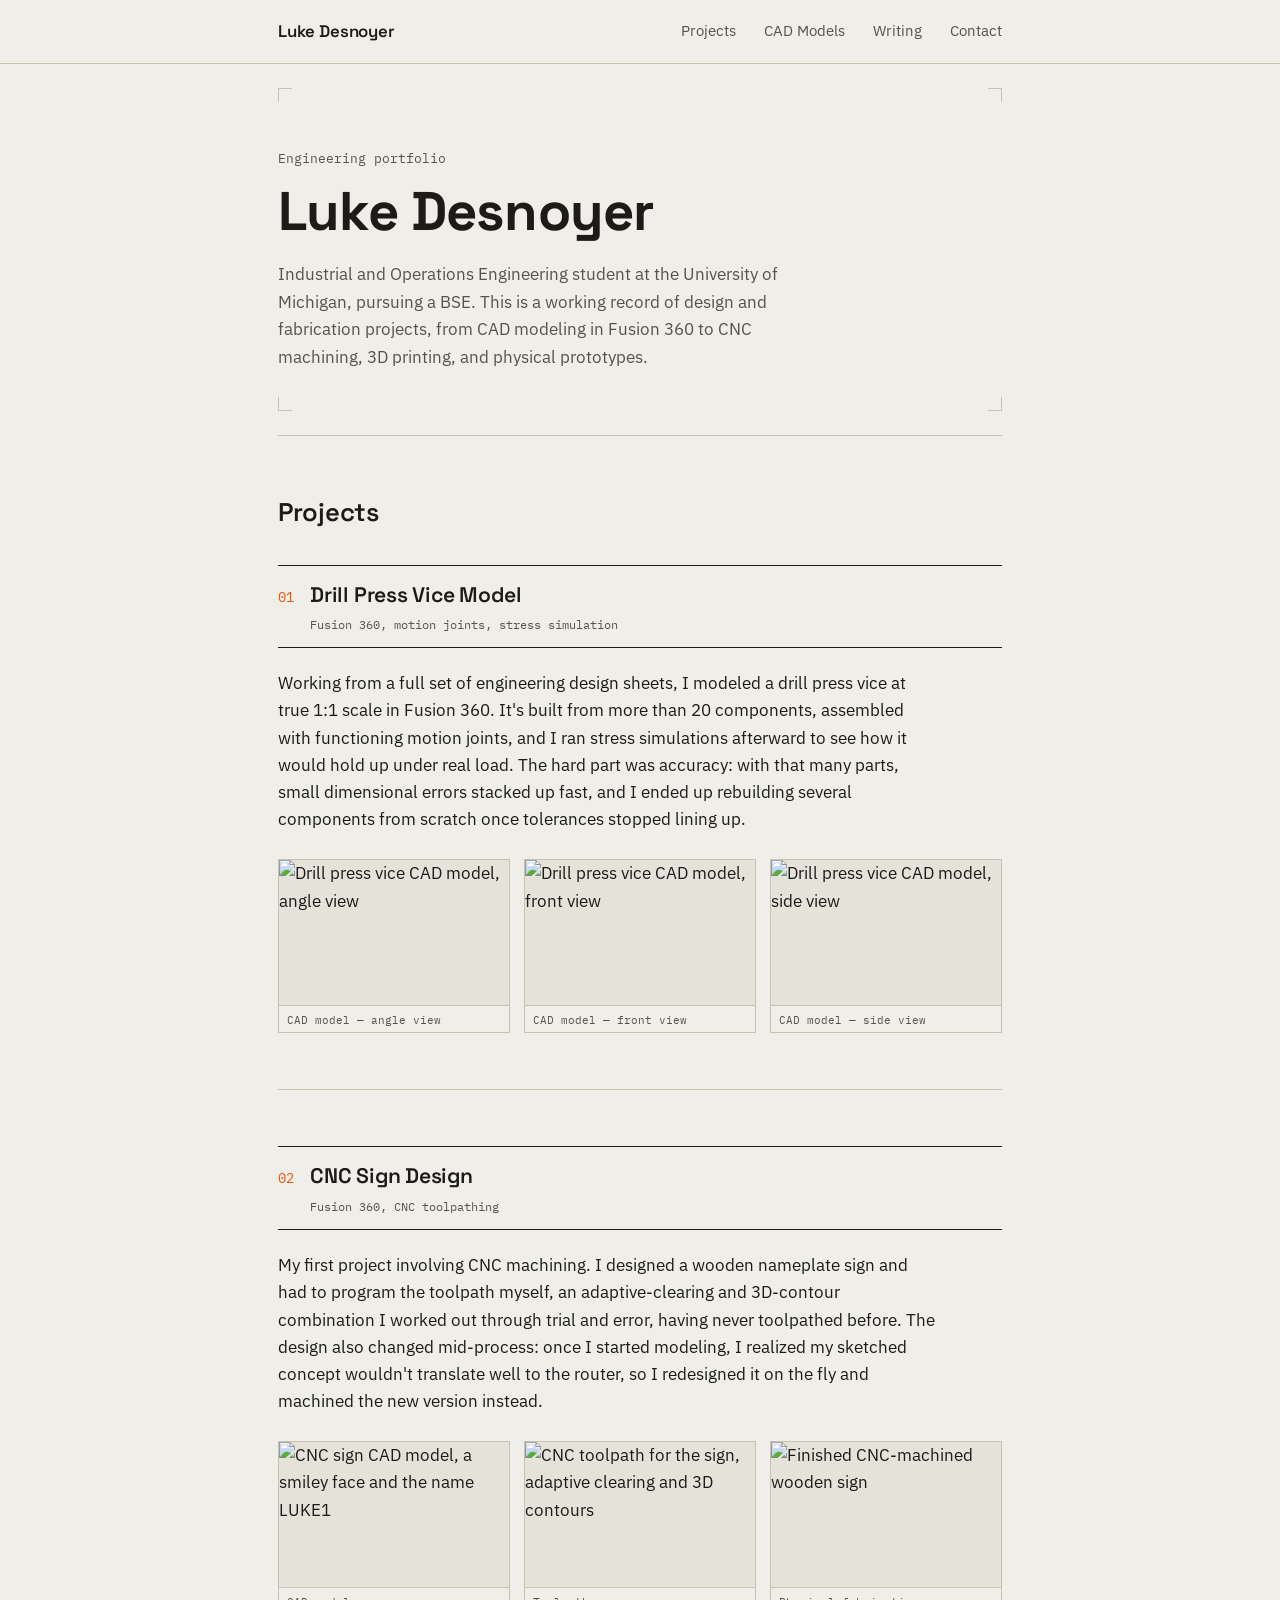
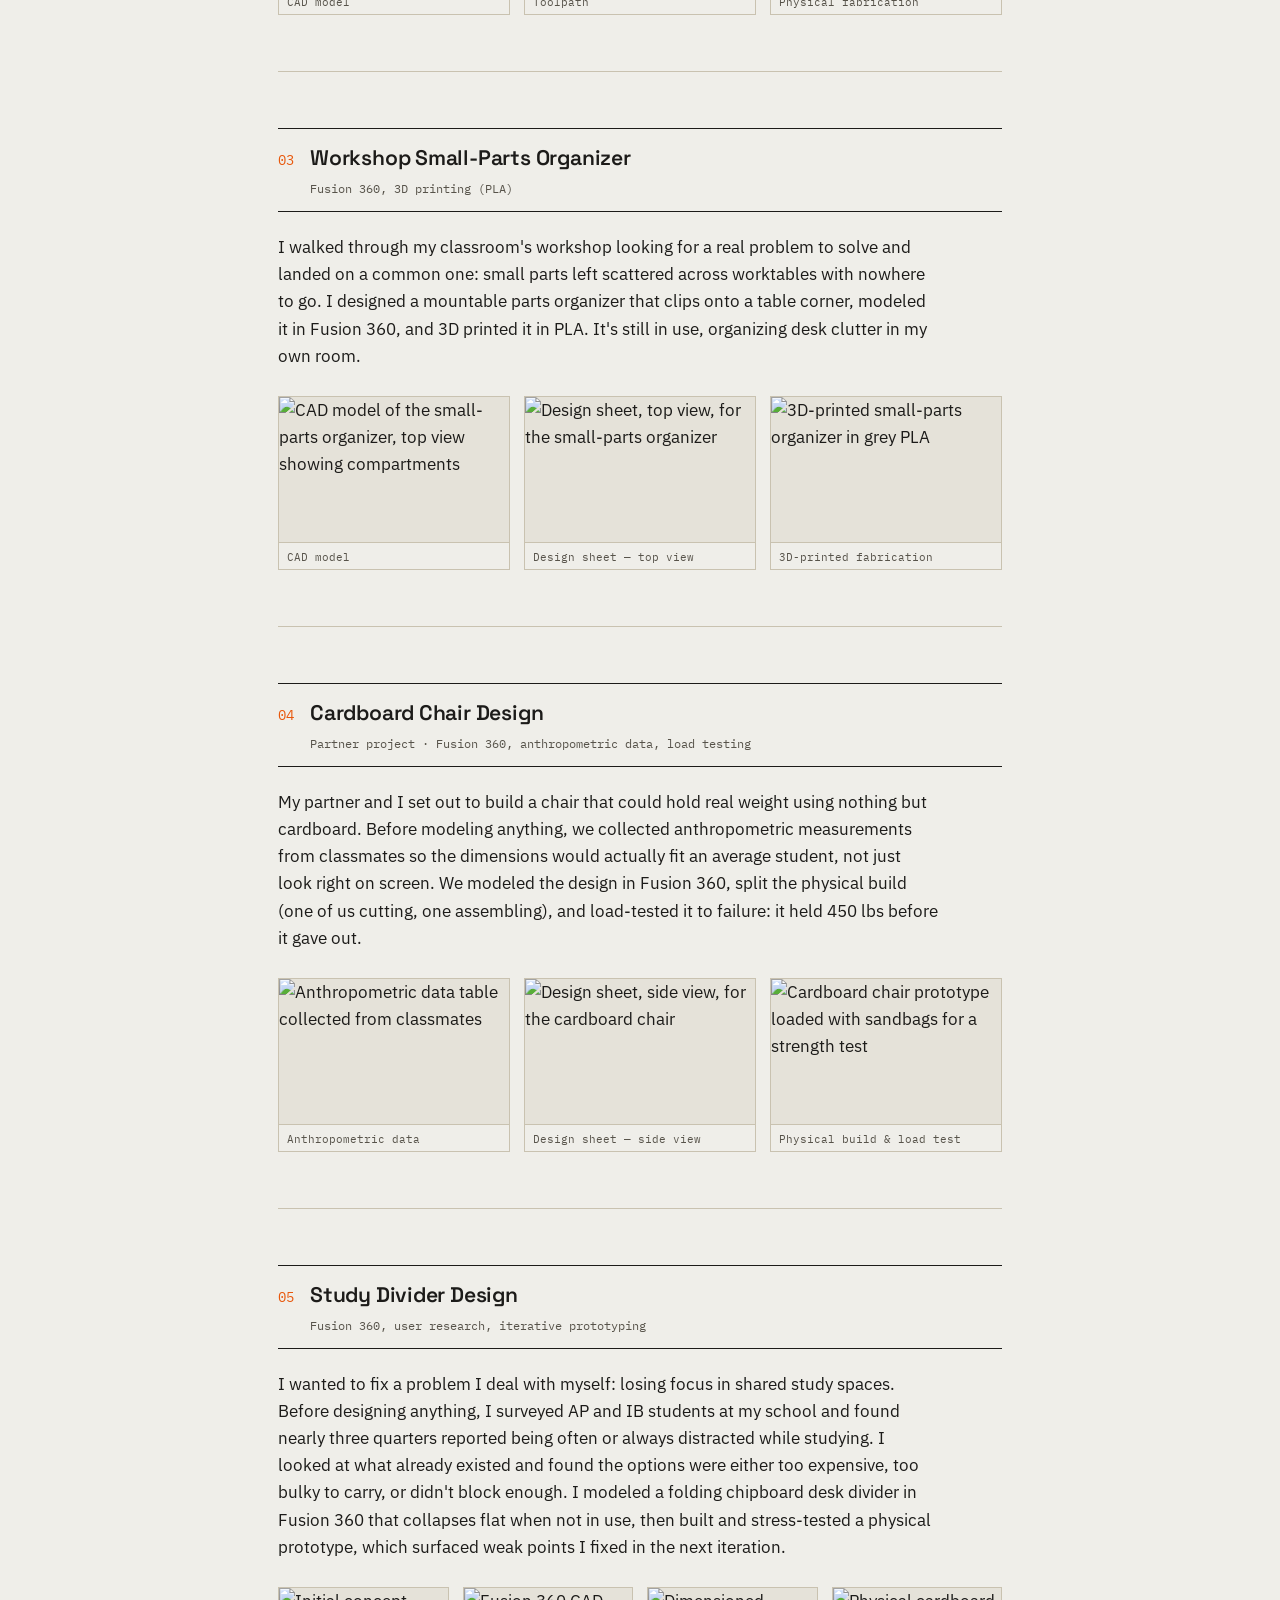
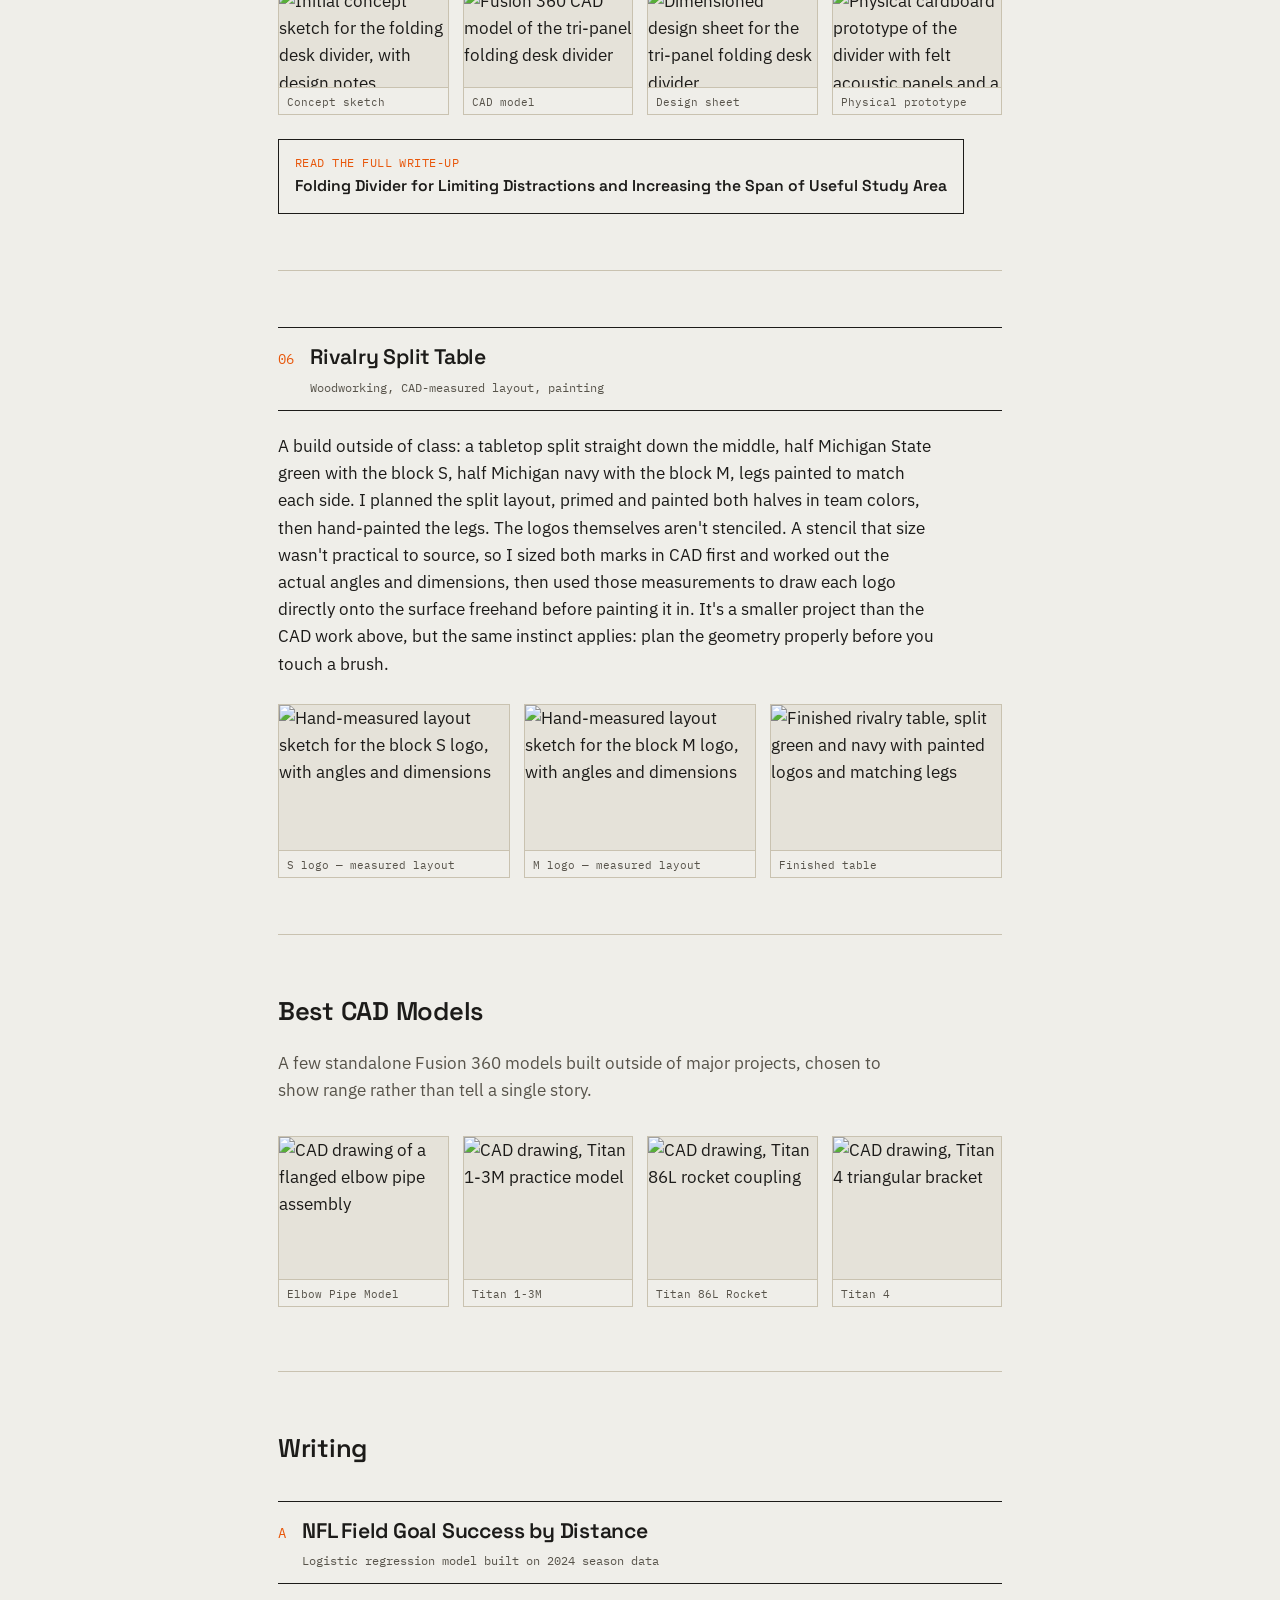
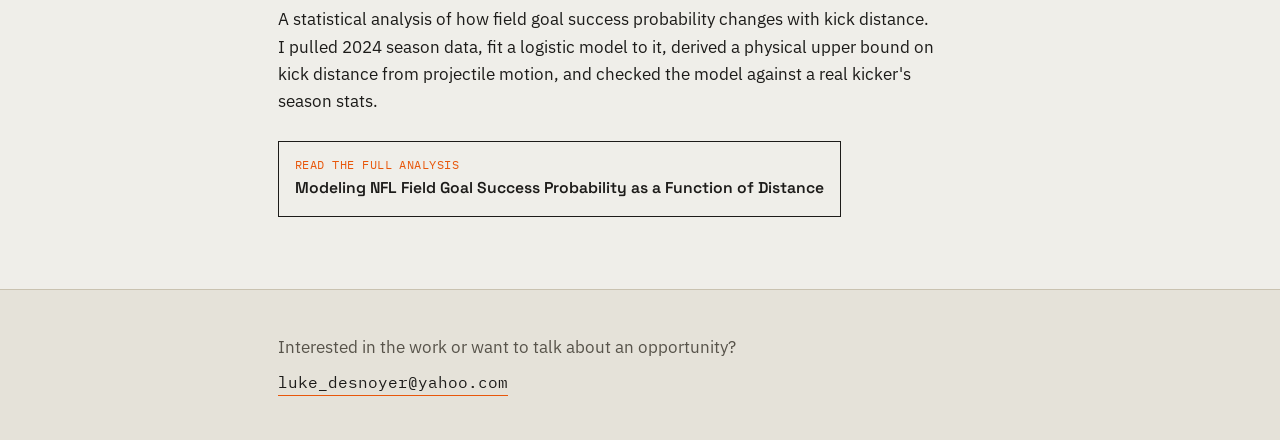
==== index.html @ d07b7d2e "Rename sitehtml.html to index.html" ====
<!DOCTYPE html>
<html lang="en">
<head>
<meta charset="UTF-8">
<meta name="viewport" content="width=device-width, initial-scale=1.0">
<title>Luke Desnoyer — Engineering Portfolio</title>
<meta name="description" content="Design and fabrication projects by Luke Desnoyer, Industrial and Operations Engineering student at the University of Michigan.">
<link rel="preconnect" href="https://fonts.googleapis.com">
<link rel="preconnect" href="https://fonts.gstatic.com" crossorigin>
<link href="https://fonts.googleapis.com/css2?family=Space+Grotesk:wght@500;600;700&family=IBM+Plex+Sans:wght@400;500;600&family=IBM+Plex+Mono:wght@400;500&display=swap" rel="stylesheet">
<link rel="stylesheet" href="styles.css">
</head>
<body>

<header class="site-header">
  <div class="wrap header-inner">
    <a class="wordmark" href="#top">Luke Desnoyer</a>
    <nav class="site-nav">
      <a href="#projects">Projects</a>
      <a href="#cad-models">CAD Models</a>
      <a href="#writing">Writing</a>
      <a href="#contact">Contact</a>
    </nav>
  </div>
</header>

<main id="top">

  <section class="hero wrap">
    <div class="hero-marks" aria-hidden="true">
      <span class="mark mark-tl"></span>
      <span class="mark mark-tr"></span>
      <span class="mark mark-bl"></span>
      <span class="mark mark-br"></span>
    </div>
    <p class="eyebrow-plain">Engineering portfolio</p>
    <h1>Luke Desnoyer</h1>
    <p class="hero-lede">
      Industrial and Operations Engineering student at the University of Michigan, pursuing a BSE.
      This is a working record of design and fabrication projects, from CAD modeling in Fusion 360
      to CNC machining, 3D printing, and physical prototypes.
    </p>
  </section>

  <section id="projects" class="projects wrap">
    <h2 class="section-title">Projects</h2>

    <article class="project">
      <div class="title-block">
        <span class="proj-no">01</span>
        <div class="title-block-main">
          <h3>Drill Press Vice Model</h3>
          <p class="proj-meta">Fusion 360, motion joints, stress simulation</p>
        </div>
      </div>
      <p class="proj-body">
        Working from a full set of engineering design sheets, I modeled a drill press vice at true
        1:1 scale in Fusion 360. It's built from more than 20 components, assembled with functioning
        motion joints, and I ran stress simulations afterward to see how it would hold up under real
        load. The hard part was accuracy: with that many parts, small dimensional errors stacked up
        fast, and I ended up rebuilding several components from scratch once tolerances stopped
        lining up.
      </p>
      <div class="proj-gallery">
        <figure class="img-slot filled"><img src="images/vice-angle.jpg" alt="Drill press vice CAD model, angle view"><figcaption>CAD model — angle view</figcaption></figure>
        <figure class="img-slot filled"><img src="images/vice-front.jpg" alt="Drill press vice CAD model, front view"><figcaption>CAD model — front view</figcaption></figure>
        <figure class="img-slot filled"><img src="images/vice-side.jpg" alt="Drill press vice CAD model, side view"><figcaption>CAD model — side view</figcaption></figure>
      </div>
    </article>

    <article class="project">
      <div class="title-block">
        <span class="proj-no">02</span>
        <div class="title-block-main">
          <h3>CNC Sign Design</h3>
          <p class="proj-meta">Fusion 360, CNC toolpathing</p>
        </div>
      </div>
      <p class="proj-body">
        My first project involving CNC machining. I designed a wooden nameplate sign and had to
        program the toolpath myself, an adaptive-clearing and 3D-contour combination I worked out
        through trial and error, having never toolpathed before. The design also changed mid-process:
        once I started modeling, I realized my sketched concept wouldn't translate well to the router,
        so I redesigned it on the fly and machined the new version instead.
      </p>
      <div class="proj-gallery">
        <figure class="img-slot filled"><img src="images/sign-cad.jpg" alt="CNC sign CAD model, a smiley face and the name LUKE1"><figcaption>CAD model</figcaption></figure>
        <figure class="img-slot filled"><img src="images/sign-toolpath.jpg" alt="CNC toolpath for the sign, adaptive clearing and 3D contours"><figcaption>Toolpath</figcaption></figure>
        <figure class="img-slot filled"><img src="images/sign-final.jpg" alt="Finished CNC-machined wooden sign"><figcaption>Physical fabrication</figcaption></figure>
      </div>
    </article>

    <article class="project">
      <div class="title-block">
        <span class="proj-no">03</span>
        <div class="title-block-main">
          <h3>Workshop Small-Parts Organizer</h3>
          <p class="proj-meta">Fusion 360, 3D printing (PLA)</p>
        </div>
      </div>
      <p class="proj-body">
        I walked through my classroom's workshop looking for a real problem to solve and landed on
        a common one: small parts left scattered across worktables with nowhere to go. I designed a
        mountable parts organizer that clips onto a table corner, modeled it in Fusion 360, and 3D
        printed it in PLA. It's still in use, organizing desk clutter in my own room.
      </p>
      <div class="proj-gallery">
        <figure class="img-slot filled"><img src="images/organizer-cad.jpg" alt="CAD model of the small-parts organizer, top view showing compartments"><figcaption>CAD model</figcaption></figure>
        <figure class="img-slot filled"><img src="images/organizer-sheet.jpg" alt="Design sheet, top view, for the small-parts organizer"><figcaption>Design sheet — top view</figcaption></figure>
        <figure class="img-slot filled"><img src="images/organizer-print.jpg" alt="3D-printed small-parts organizer in grey PLA"><figcaption>3D-printed fabrication</figcaption></figure>
      </div>
    </article>

    <article class="project">
      <div class="title-block">
        <span class="proj-no">04</span>
        <div class="title-block-main">
          <h3>Cardboard Chair Design</h3>
          <p class="proj-meta">Partner project &middot; Fusion 360, anthropometric data, load testing</p>
        </div>
      </div>
      <p class="proj-body">
        My partner and I set out to build a chair that could hold real weight using nothing but
        cardboard. Before modeling anything, we collected anthropometric measurements from
        classmates so the dimensions would actually fit an average student, not just look right on
        screen. We modeled the design in Fusion 360, split the physical build (one of us cutting,
        one assembling), and load-tested it to failure: it held 450 lbs before it gave out.
      </p>
      <div class="proj-gallery">
        <figure class="img-slot filled"><img src="images/chair-anthro.jpg" alt="Anthropometric data table collected from classmates"><figcaption>Anthropometric data</figcaption></figure>
        <figure class="img-slot filled"><img src="images/chair-sheet-side.jpg" alt="Design sheet, side view, for the cardboard chair"><figcaption>Design sheet — side view</figcaption></figure>
        <figure class="img-slot filled"><img src="images/chair-test.jpg" alt="Cardboard chair prototype loaded with sandbags for a strength test"><figcaption>Physical build &amp; load test</figcaption></figure>
      </div>
    </article>

    <article class="project">
      <div class="title-block">
        <span class="proj-no">05</span>
        <div class="title-block-main">
          <h3>Study Divider Design</h3>
          <p class="proj-meta">Fusion 360, user research, iterative prototyping</p>
        </div>
      </div>
      <p class="proj-body">
        I wanted to fix a problem I deal with myself: losing focus in shared study spaces. Before
        designing anything, I surveyed AP and IB students at my school and found nearly three
        quarters reported being often or always distracted while studying. I looked at what already
        existed and found the options were either too expensive, too bulky to carry, or didn't block
        enough. I modeled a folding chipboard desk divider in Fusion 360 that collapses flat when
        not in use, then built and stress-tested a physical prototype, which surfaced weak points I
        fixed in the next iteration.
      </p>
      <div class="proj-gallery gallery-4">
        <figure class="img-slot filled"><img src="images/divider-sketch.jpg" alt="Initial concept sketch for the folding desk divider, with design notes"><figcaption>Concept sketch</figcaption></figure>
        <figure class="img-slot filled"><img src="images/divider-cad.jpg" alt="Fusion 360 CAD model of the tri-panel folding desk divider"><figcaption>CAD model</figcaption></figure>
        <figure class="img-slot filled"><img src="images/divider-sheet.jpg" alt="Dimensioned design sheet for the tri-panel folding desk divider"><figcaption>Design sheet</figcaption></figure>
        <figure class="img-slot filled"><img src="images/divider-proto.jpg" alt="Physical cardboard prototype of the divider with felt acoustic panels and a dry-erase surface"><figcaption>Physical prototype</figcaption></figure>
      </div>
      <a class="doc-link" href="writeups/study-divider-writeup.pdf">
        <span class="doc-link-label">Read the full write-up</span>
        <span class="doc-link-title">Folding Divider for Limiting Distractions and Increasing the Span of Useful Study Area</span>
      </a>
    </article>

    <article class="project">
      <div class="title-block">
        <span class="proj-no">06</span>
        <div class="title-block-main">
          <h3>Rivalry Split Table</h3>
          <p class="proj-meta">Woodworking, CAD-measured layout, painting</p>
        </div>
      </div>
      <p class="proj-body">
        A build outside of class: a tabletop split straight down the middle, half Michigan
        State green with the block S, half Michigan navy with the block M, legs painted
        to match each side. I planned the split layout, primed and painted both halves in
        team colors, then hand-painted the legs. The logos themselves aren't stenciled.
        A stencil that size wasn't practical to source, so I sized both marks in CAD first
        and worked out the actual angles and dimensions, then used those measurements to
        draw each logo directly onto the surface freehand before painting it in. It's a
        smaller project than the CAD work above, but the same instinct applies: plan the
        geometry properly before you touch a brush.
      </p>
      <div class="proj-gallery">
        <figure class="img-slot filled"><img src="images/table-s-layout.jpg" alt="Hand-measured layout sketch for the block S logo, with angles and dimensions"><figcaption>S logo — measured layout</figcaption></figure>
        <figure class="img-slot filled"><img src="images/table-m-layout.jpg" alt="Hand-measured layout sketch for the block M logo, with angles and dimensions"><figcaption>M logo — measured layout</figcaption></figure>
        <figure class="img-slot filled"><img src="images/table-final.jpg" alt="Finished rivalry table, split green and navy with painted logos and matching legs"><figcaption>Finished table</figcaption></figure>
      </div>
    </article>

  </section>

  <section id="cad-models" class="cad-models wrap">
    <h2 class="section-title">Best CAD Models</h2>
    <p class="section-lede">
      A few standalone Fusion 360 models built outside of major projects, chosen to show range
      rather than tell a single story.
    </p>
    <div class="model-gallery">
      <figure class="img-slot model-slot filled"><img src="images/model-elbow-pipe.jpg" alt="CAD drawing of a flanged elbow pipe assembly"><figcaption>Elbow Pipe Model</figcaption></figure>
      <figure class="img-slot model-slot filled"><img src="images/model-titan-1-3m.jpg" alt="CAD drawing, Titan 1-3M practice model"><figcaption>Titan 1-3M</figcaption></figure>
      <figure class="img-slot model-slot filled"><img src="images/model-titan-86l.jpg" alt="CAD drawing, Titan 86L rocket coupling"><figcaption>Titan 86L Rocket Coupling</figcaption></figure>
      <figure class="img-slot model-slot filled"><img src="images/model-titan-4.jpg" alt="CAD drawing, Titan 4 triangular bracket"><figcaption>Titan 4</figcaption></figure>
    </div>
  </section>

  <section id="writing" class="writing wrap">
    <h2 class="section-title">Writing</h2>

    <article class="writeup">
      <div class="title-block">
        <span class="proj-no">A</span>
        <div class="title-block-main">
          <h3>NFL Field Goal Success by Distance</h3>
          <p class="proj-meta">Logistic regression model built on 2024 season data</p>
        </div>
      </div>
      <p class="proj-body">
        A statistical analysis of how field goal success probability changes with kick
        distance. I pulled 2024 season data, fit a logistic model to it, derived a physical
        upper bound on kick distance from projectile motion, and checked the model against
        a real kicker's season stats.
      </p>
      <a class="doc-link" href="writeups/field-goal-analysis.pdf">
        <span class="doc-link-label">Read the full analysis</span>
        <span class="doc-link-title">Modeling NFL Field Goal Success Probability as a Function of Distance</span>
      </a>
    </article>

  </section>

</main>

<footer id="contact" class="site-footer">
  <div class="wrap footer-inner">
    <p>Interested in the work or want to talk about an opportunity?</p>
    <a class="footer-email" href="mailto:luke_desnoyer@yahoo.com">luke_desnoyer@yahoo.com</a>
  </div>
</footer>

</body>
</html>
---- styles.css ----
:root {
  --paper: #efeee9;
  --paper-alt: #e5e2d9;
  --ink: #1c1b19;
  --ink-soft: #57534a;
  --rule: #c9c2b0;
  --accent: #e8570b;
  --blue: #2e4c6d;

  --display: 'Space Grotesk', sans-serif;
  --sans: 'IBM Plex Sans', sans-serif;
  --mono: 'IBM Plex Mono', monospace;
}

* { box-sizing: border-box; }

html {
  scroll-behavior: smooth;
}

body {
  margin: 0;
  background: var(--paper);
  color: var(--ink);
  font-family: var(--sans);
  font-size: 17px;
  line-height: 1.6;
  -webkit-font-smoothing: antialiased;
}

.wrap {
  max-width: 780px;
  margin: 0 auto;
  padding: 0 28px;
}

a { color: inherit; }

/* Header */

.site-header {
  position: sticky;
  top: 0;
  z-index: 10;
  background: var(--paper);
  border-bottom: 1px solid var(--rule);
}

.header-inner {
  display: flex;
  align-items: center;
  justify-content: space-between;
  padding-top: 18px;
  padding-bottom: 18px;
}

.wordmark {
  font-family: var(--display);
  font-weight: 600;
  font-size: 1.05rem;
  text-decoration: none;
  letter-spacing: -0.01em;
}

.site-nav {
  display: flex;
  gap: 28px;
}

.site-nav a {
  text-decoration: none;
  font-size: 0.92rem;
  color: var(--ink-soft);
  border-bottom: 1px solid transparent;
  transition: border-color 0.15s ease, color 0.15s ease;
}

.site-nav a:hover {
  color: var(--ink);
  border-color: var(--accent);
}

/* Hero */

.hero {
  position: relative;
  padding-top: 84px;
  padding-bottom: 64px;
}

.hero-marks {
  position: absolute;
  inset: 24px 0 24px 0;
  max-width: 780px;
  margin: 0 auto;
  padding: 0 28px;
  pointer-events: none;
}

.mark {
  position: absolute;
  width: 14px;
  height: 14px;
  border: 1.5px solid var(--rule);
}

.mark-tl { top: 0; left: 28px; border-right: none; border-bottom: none; }
.mark-tr { top: 0; right: 28px; border-left: none; border-bottom: none; }
.mark-bl { bottom: 0; left: 28px; border-right: none; border-top: none; }
.mark-br { bottom: 0; right: 28px; border-left: none; border-top: none; }

.eyebrow-plain {
  font-family: var(--mono);
  font-size: 0.82rem;
  color: var(--ink-soft);
  margin: 0 0 14px;
}

.hero h1 {
  font-family: var(--display);
  font-weight: 700;
  font-size: clamp(2.4rem, 6vw, 3.4rem);
  line-height: 1.05;
  letter-spacing: -0.015em;
  margin: 0 0 20px;
}

.hero-lede {
  max-width: 56ch;
  font-size: 1.08rem;
  color: var(--ink-soft);
  margin: 0;
}

/* Section titles */

.section-title {
  font-family: var(--display);
  font-weight: 600;
  font-size: 1.6rem;
  letter-spacing: -0.01em;
  margin: 0 0 32px;
  padding-top: 56px;
  border-top: 1px solid var(--rule);
}

/* Projects */

.project {
  padding-bottom: 56px;
  margin-bottom: 56px;
  border-bottom: 1px solid var(--rule);
}

.project:last-child {
  border-bottom: none;
  margin-bottom: 0;
}

.title-block {
  display: flex;
  align-items: baseline;
  gap: 16px;
  border-top: 1.5px solid var(--ink);
  border-bottom: 1.5px solid var(--ink);
  padding: 12px 0;
  margin-bottom: 22px;
}

.proj-no {
  font-family: var(--mono);
  font-size: 0.85rem;
  color: var(--accent);
  flex-shrink: 0;
  padding-top: 4px;
}

.title-block-main h3 {
  font-family: var(--display);
  font-weight: 600;
  font-size: 1.32rem;
  margin: 0 0 4px;
  letter-spacing: -0.01em;
}

.proj-meta {
  font-family: var(--mono);
  font-size: 0.78rem;
  color: var(--ink-soft);
  margin: 0;
}

.proj-body {
  max-width: 66ch;
  margin: 0 0 26px;
  color: var(--ink);
}

.proj-gallery {
  display: grid;
  grid-template-columns: repeat(3, 1fr);
  gap: 14px;
}

.img-slot {
  margin: 0;
  aspect-ratio: 4 / 3;
  border: 1px solid var(--rule);
  background-image: repeating-linear-gradient(
    45deg,
    var(--paper-alt),
    var(--paper-alt) 8px,
    transparent 8px,
    transparent 16px
  );
  display: flex;
  align-items: flex-end;
  position: relative;
}

.proj-gallery.gallery-4 {
  grid-template-columns: repeat(4, 1fr);
}

.img-slot.filled {
  background-image: none;
  background-color: var(--paper-alt);
  overflow: hidden;
  display: block;
}

.img-slot.filled img {
  width: 100%;
  height: calc(100% - 27px);
  object-fit: cover;
  display: block;
}

.img-slot figcaption {
  width: 100%;
  font-family: var(--mono);
  font-size: 0.7rem;
  color: var(--ink-soft);
  background: var(--paper);
  border-top: 1px solid var(--rule);
  padding: 6px 8px;
}

/* Section lede */

.section-lede {
  max-width: 62ch;
  color: var(--ink-soft);
  margin: -14px 0 32px;
}

/* Doc link (write-up PDFs) */

.doc-link {
  display: flex;
  flex-direction: column;
  gap: 2px;
  margin-top: 24px;
  padding: 14px 16px;
  border: 1px solid var(--ink);
  text-decoration: none;
  width: fit-content;
  max-width: 100%;
  transition: background 0.15s ease;
}

.doc-link:hover {
  background: var(--paper-alt);
}

.doc-link-label {
  font-family: var(--mono);
  font-size: 0.72rem;
  color: var(--accent);
  text-transform: uppercase;
  letter-spacing: 0.04em;
}

.doc-link-title {
  font-family: var(--display);
  font-weight: 600;
  font-size: 0.98rem;
  color: var(--ink);
}

/* CAD Models */

.cad-models {
  padding-bottom: 64px;
}

.model-gallery {
  display: grid;
  grid-template-columns: repeat(4, 1fr);
  gap: 14px;
}

.model-slot {
  aspect-ratio: 1 / 1;
}

/* Writing */

.writing {
  padding-bottom: 64px;
}

.writeup {
  padding-bottom: 8px;
}

/* Footer */

.site-footer {
  border-top: 1px solid var(--rule);
  background: var(--paper-alt);
  padding: 44px 0;
}

.footer-inner {
  display: flex;
  flex-direction: column;
  gap: 8px;
}

.footer-inner p {
  margin: 0;
  color: var(--ink-soft);
}

.footer-email {
  font-family: var(--mono);
  font-size: 1.02rem;
  text-decoration: none;
  color: var(--ink);
  border-bottom: 1px solid var(--accent);
  width: fit-content;
}

/* Responsive */

@media (max-width: 640px) {
  .proj-gallery {
    grid-template-columns: 1fr 1fr;
  }
  .proj-gallery.gallery-4 {
    grid-template-columns: 1fr 1fr;
  }
  .model-gallery {
    grid-template-columns: 1fr 1fr;
  }
  .hero { padding-top: 64px; }
}

@media (max-width: 420px) {
  .proj-gallery {
    grid-template-columns: 1fr;
  }
  .model-gallery {
    grid-template-columns: 1fr;
  }
}

@media (prefers-reduced-motion: reduce) {
  html { scroll-behavior: auto; }
  * { transition: none !important; }
}
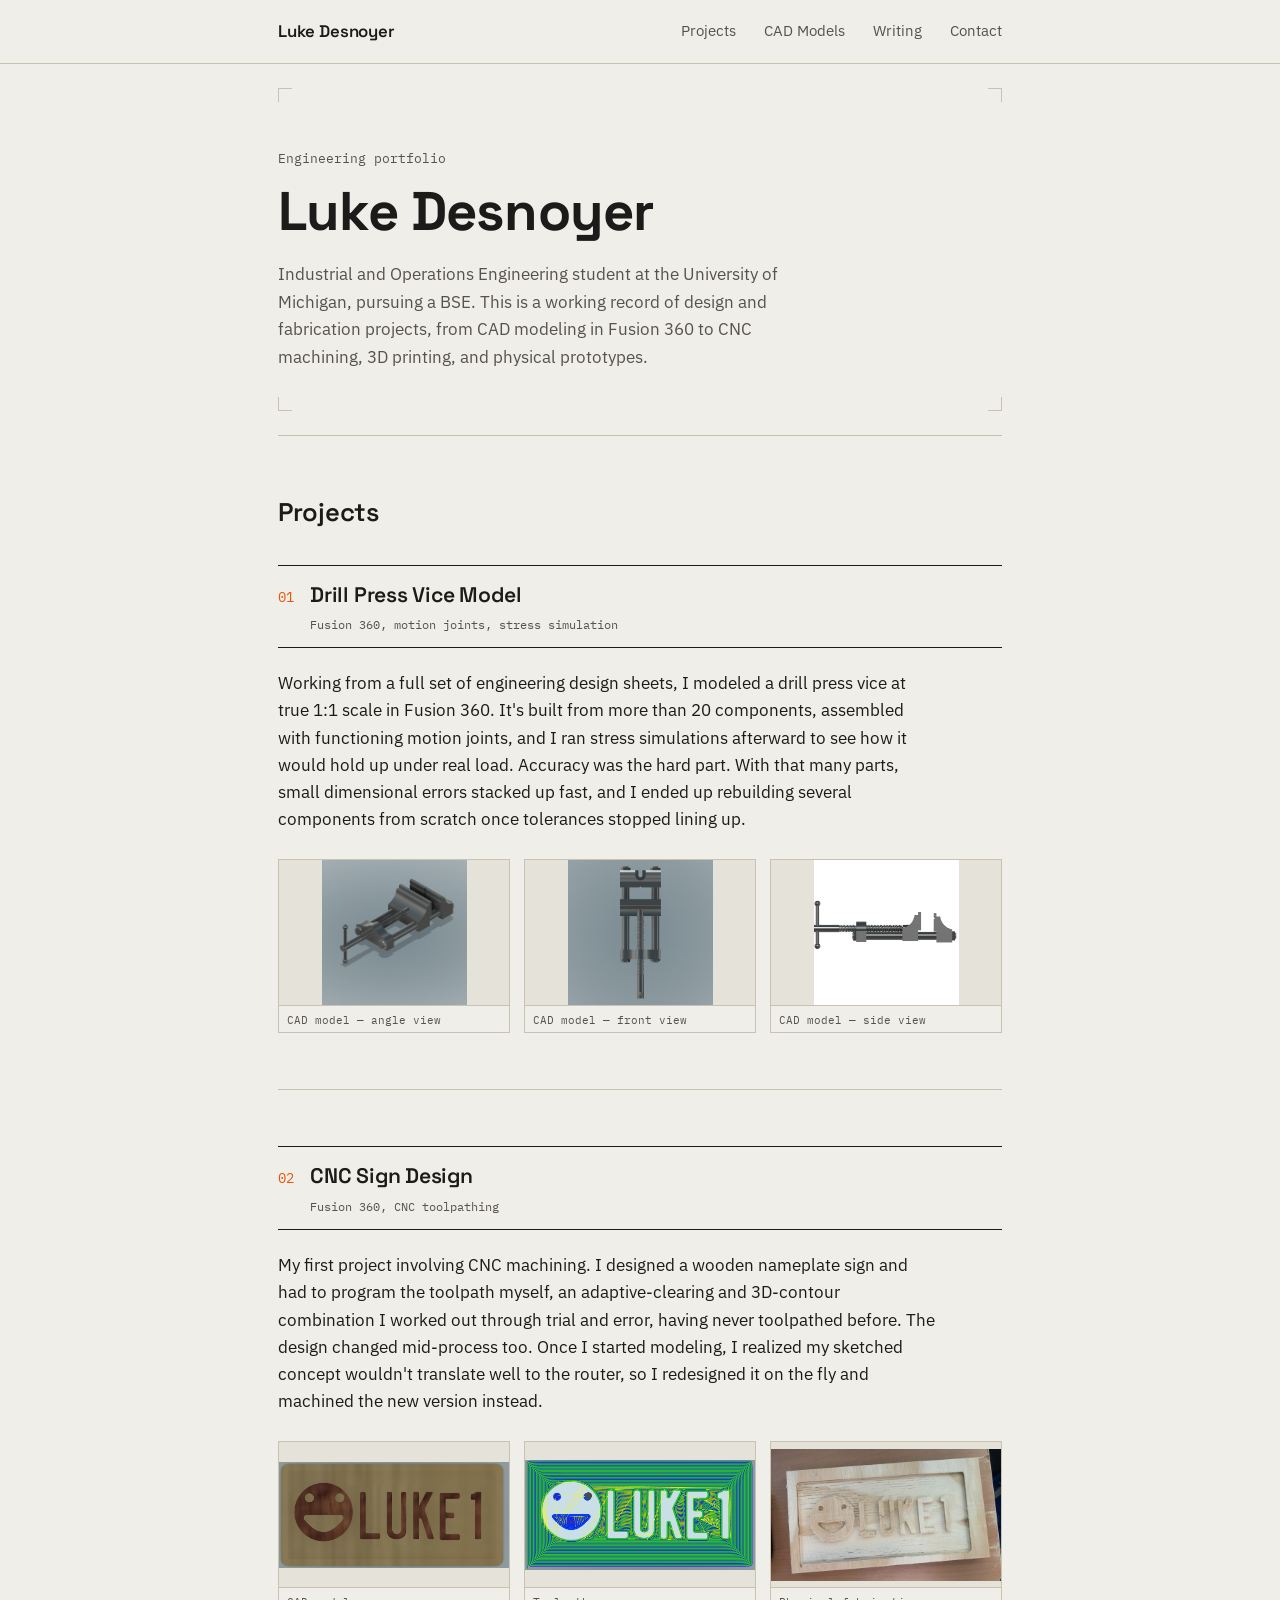
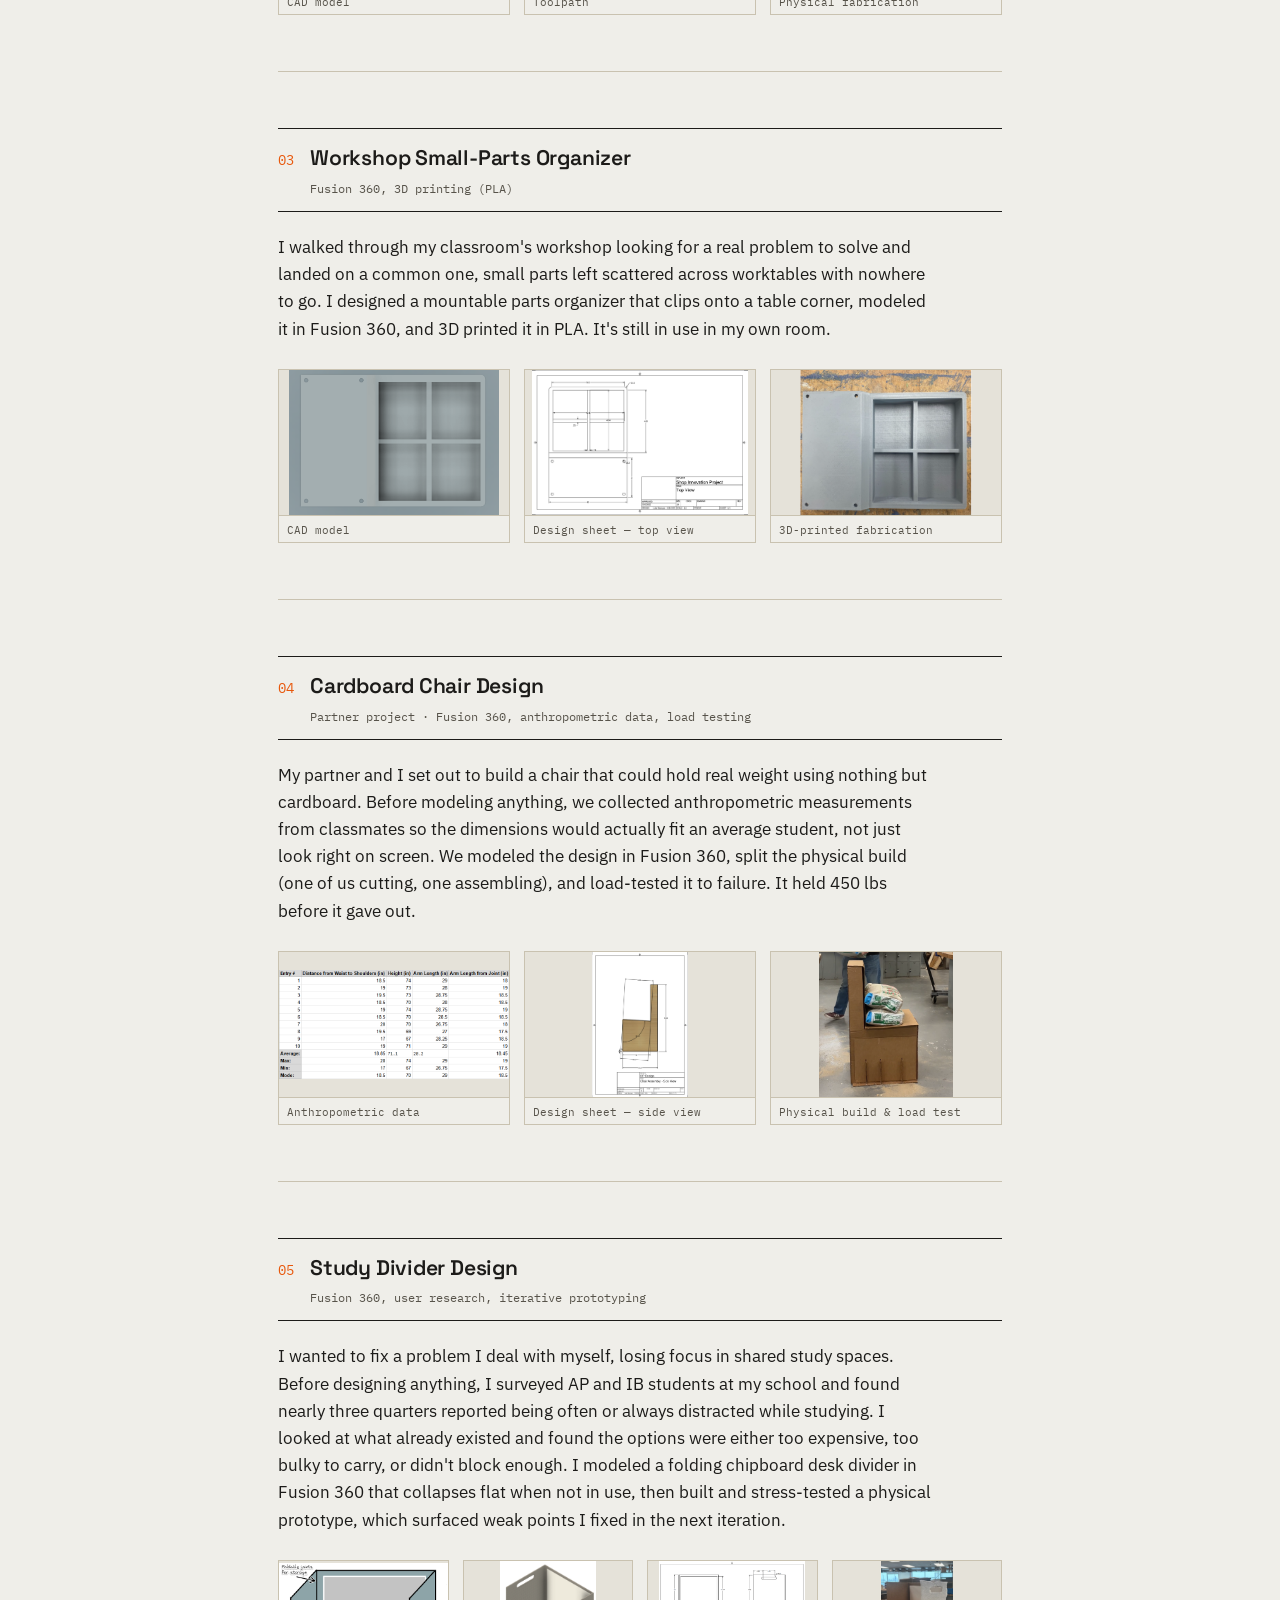
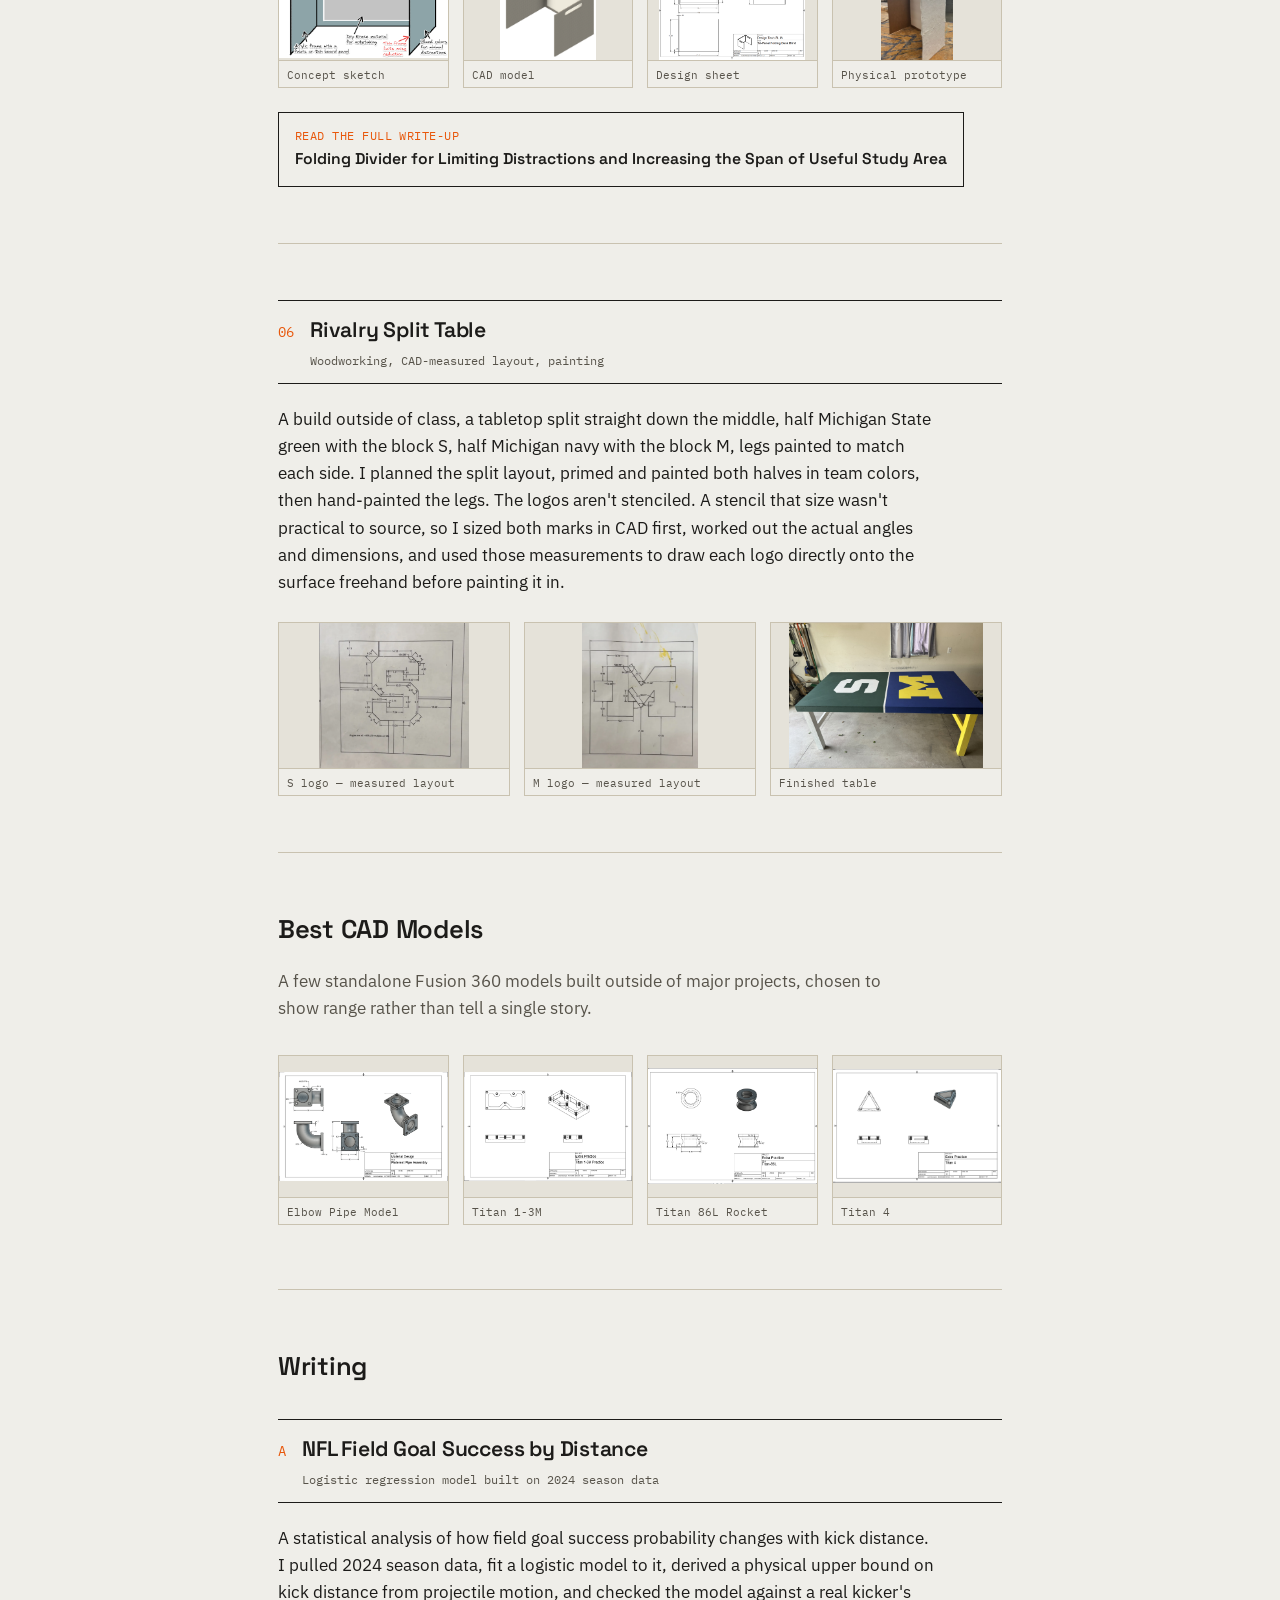
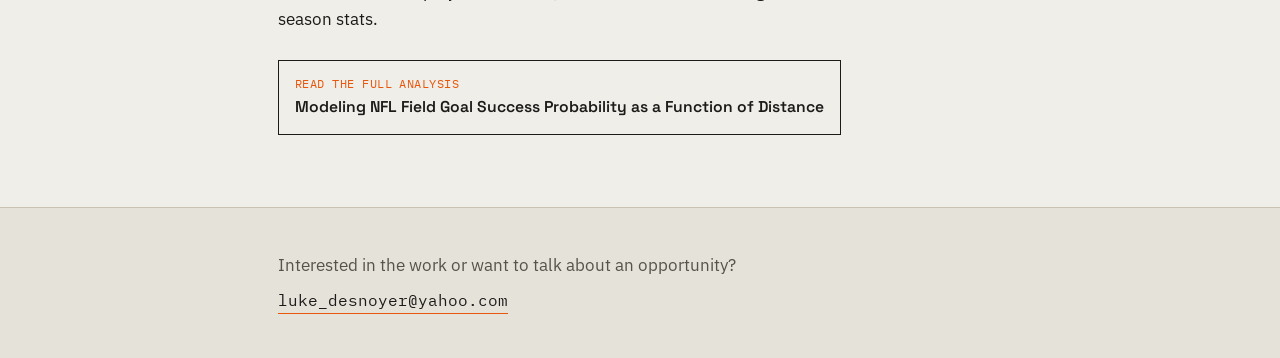
==== commit d17294d9: "Rewrite project descriptions and fix divider sketch image" ====
--- a/index.html
+++ b/index.html
@@ -57,7 +57,7 @@
         Working from a full set of engineering design sheets, I modeled a drill press vice at true
         1:1 scale in Fusion 360. It's built from more than 20 components, assembled with functioning
         motion joints, and I ran stress simulations afterward to see how it would hold up under real
-        load. The hard part was accuracy: with that many parts, small dimensional errors stacked up
+        load. Accuracy was the hard part. With that many parts, small dimensional errors stacked up
         fast, and I ended up rebuilding several components from scratch once tolerances stopped
         lining up.
       </p>
@@ -79,8 +79,8 @@
       <p class="proj-body">
         My first project involving CNC machining. I designed a wooden nameplate sign and had to
         program the toolpath myself, an adaptive-clearing and 3D-contour combination I worked out
-        through trial and error, having never toolpathed before. The design also changed mid-process:
-        once I started modeling, I realized my sketched concept wouldn't translate well to the router,
+        through trial and error, having never toolpathed before. The design changed mid-process too.
+        Once I started modeling, I realized my sketched concept wouldn't translate well to the router,
         so I redesigned it on the fly and machined the new version instead.
       </p>
       <div class="proj-gallery">
@@ -100,9 +100,9 @@
       </div>
       <p class="proj-body">
         I walked through my classroom's workshop looking for a real problem to solve and landed on
-        a common one: small parts left scattered across worktables with nowhere to go. I designed a
+        a common one, small parts left scattered across worktables with nowhere to go. I designed a
         mountable parts organizer that clips onto a table corner, modeled it in Fusion 360, and 3D
-        printed it in PLA. It's still in use, organizing desk clutter in my own room.
+        printed it in PLA. It's still in use in my own room.
       </p>
       <div class="proj-gallery">
         <figure class="img-slot filled"><img src="images/organizer-cad.jpg" alt="CAD model of the small-parts organizer, top view showing compartments"><figcaption>CAD model</figcaption></figure>
@@ -124,7 +124,7 @@
         cardboard. Before modeling anything, we collected anthropometric measurements from
         classmates so the dimensions would actually fit an average student, not just look right on
         screen. We modeled the design in Fusion 360, split the physical build (one of us cutting,
-        one assembling), and load-tested it to failure: it held 450 lbs before it gave out.
+        one assembling), and load-tested it to failure. It held 450 lbs before it gave out.
       </p>
       <div class="proj-gallery">
         <figure class="img-slot filled"><img src="images/chair-anthro.jpg" alt="Anthropometric data table collected from classmates"><figcaption>Anthropometric data</figcaption></figure>
@@ -142,7 +142,7 @@
         </div>
       </div>
       <p class="proj-body">
-        I wanted to fix a problem I deal with myself: losing focus in shared study spaces. Before
+        I wanted to fix a problem I deal with myself, losing focus in shared study spaces. Before
         designing anything, I surveyed AP and IB students at my school and found nearly three
         quarters reported being often or always distracted while studying. I looked at what already
         existed and found the options were either too expensive, too bulky to carry, or didn't block
@@ -151,7 +151,7 @@
         fixed in the next iteration.
       </p>
       <div class="proj-gallery gallery-4">
-        <figure class="img-slot filled"><img src="images/divider-sketch.jpg" alt="Initial concept sketch for the folding desk divider, with design notes"><figcaption>Concept sketch</figcaption></figure>
+        <figure class="img-slot filled"><img src="divider-sketch.png" alt="Initial concept sketch for the folding desk divider, with design notes"><figcaption>Concept sketch</figcaption></figure>
         <figure class="img-slot filled"><img src="images/divider-cad.jpg" alt="Fusion 360 CAD model of the tri-panel folding desk divider"><figcaption>CAD model</figcaption></figure>
         <figure class="img-slot filled"><img src="images/divider-sheet.jpg" alt="Dimensioned design sheet for the tri-panel folding desk divider"><figcaption>Design sheet</figcaption></figure>
         <figure class="img-slot filled"><img src="images/divider-proto.jpg" alt="Physical cardboard prototype of the divider with felt acoustic panels and a dry-erase surface"><figcaption>Physical prototype</figcaption></figure>
@@ -171,15 +171,13 @@
         </div>
       </div>
       <p class="proj-body">
-        A build outside of class: a tabletop split straight down the middle, half Michigan
+        A build outside of class, a tabletop split straight down the middle, half Michigan
         State green with the block S, half Michigan navy with the block M, legs painted
         to match each side. I planned the split layout, primed and painted both halves in
-        team colors, then hand-painted the legs. The logos themselves aren't stenciled.
-        A stencil that size wasn't practical to source, so I sized both marks in CAD first
-        and worked out the actual angles and dimensions, then used those measurements to
-        draw each logo directly onto the surface freehand before painting it in. It's a
-        smaller project than the CAD work above, but the same instinct applies: plan the
-        geometry properly before you touch a brush.
+        team colors, then hand-painted the legs. The logos aren't stenciled. A stencil that
+        size wasn't practical to source, so I sized both marks in CAD first, worked out the
+        actual angles and dimensions, and used those measurements to draw each logo directly
+        onto the surface freehand before painting it in.
       </p>
       <div class="proj-gallery">
         <figure class="img-slot filled"><img src="images/table-s-layout.jpg" alt="Hand-measured layout sketch for the block S logo, with angles and dimensions"><figcaption>S logo — measured layout</figcaption></figure>
--- a/styles.css
+++ b/styles.css
@@ -232,7 +232,7 @@
 .img-slot.filled img {
   width: 100%;
   height: calc(100% - 27px);
-  object-fit: cover;
+  object-fit: contain;
   display: block;
 }
 
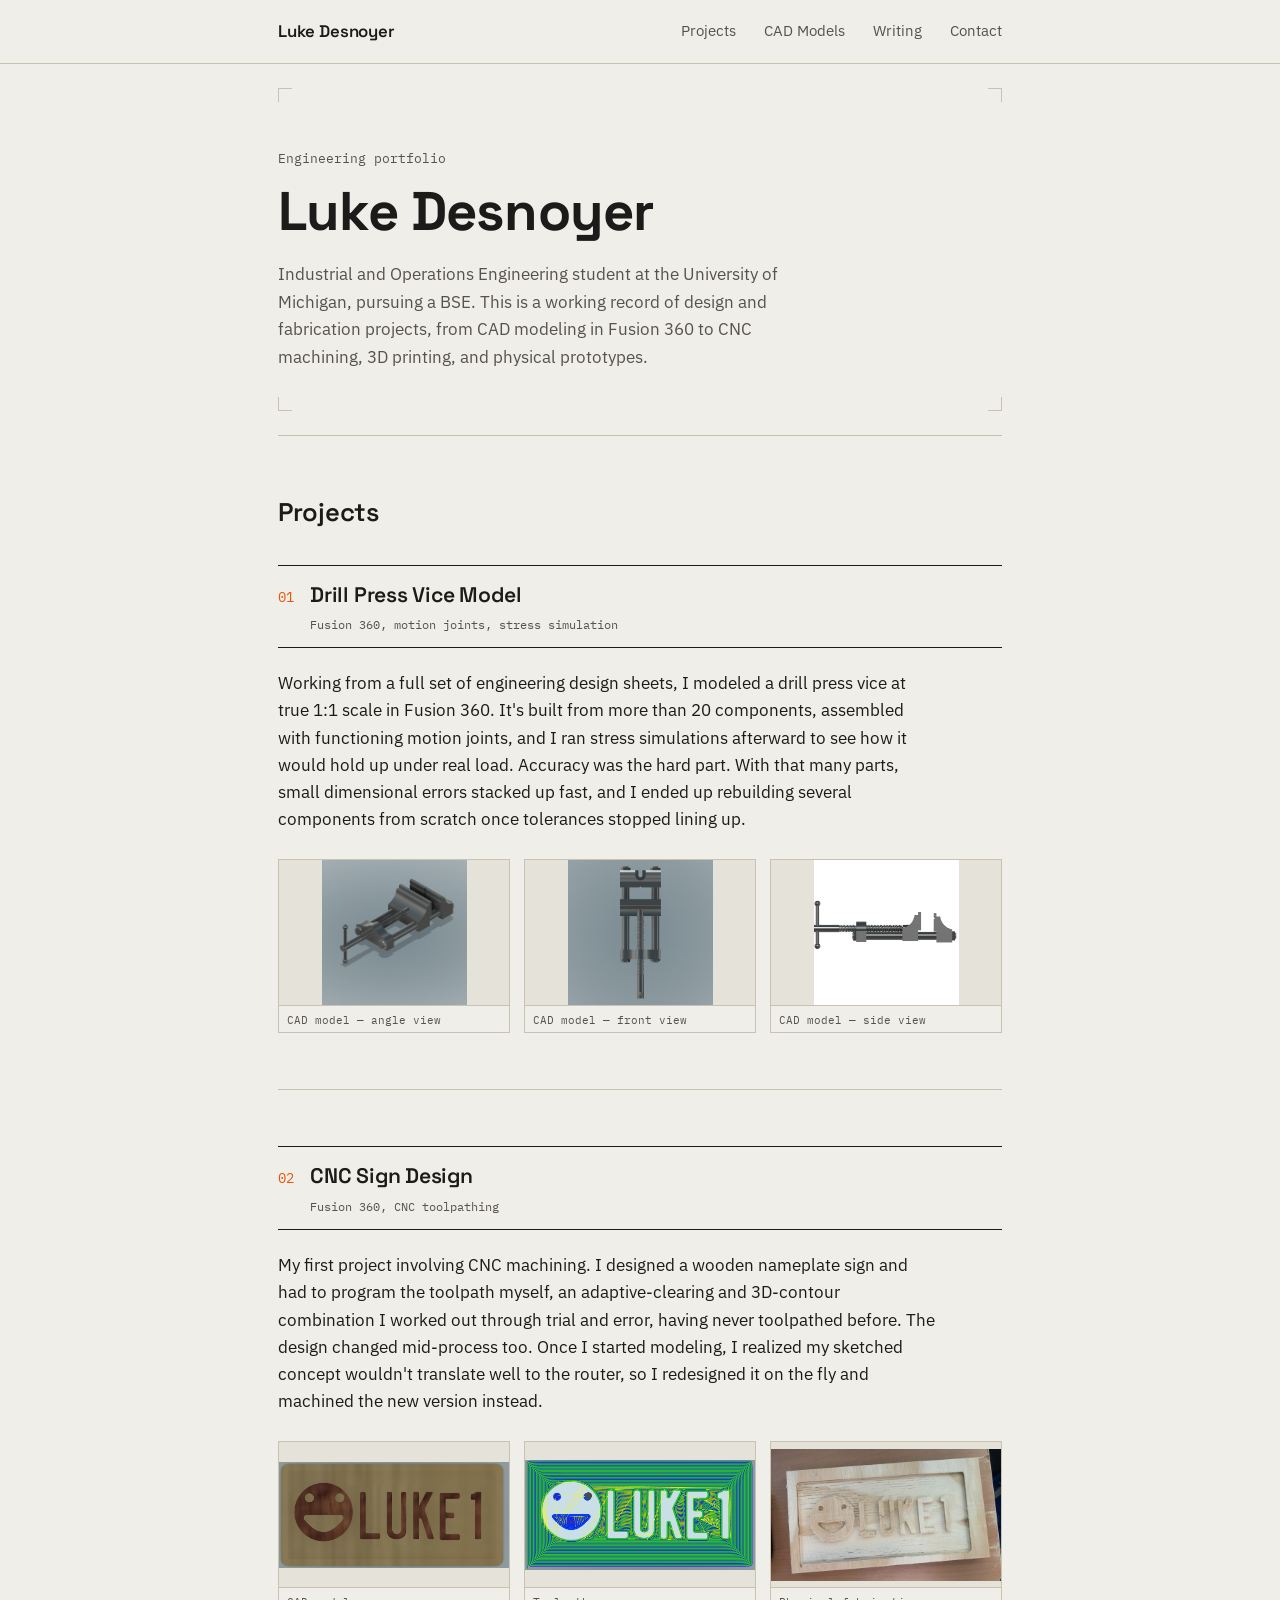
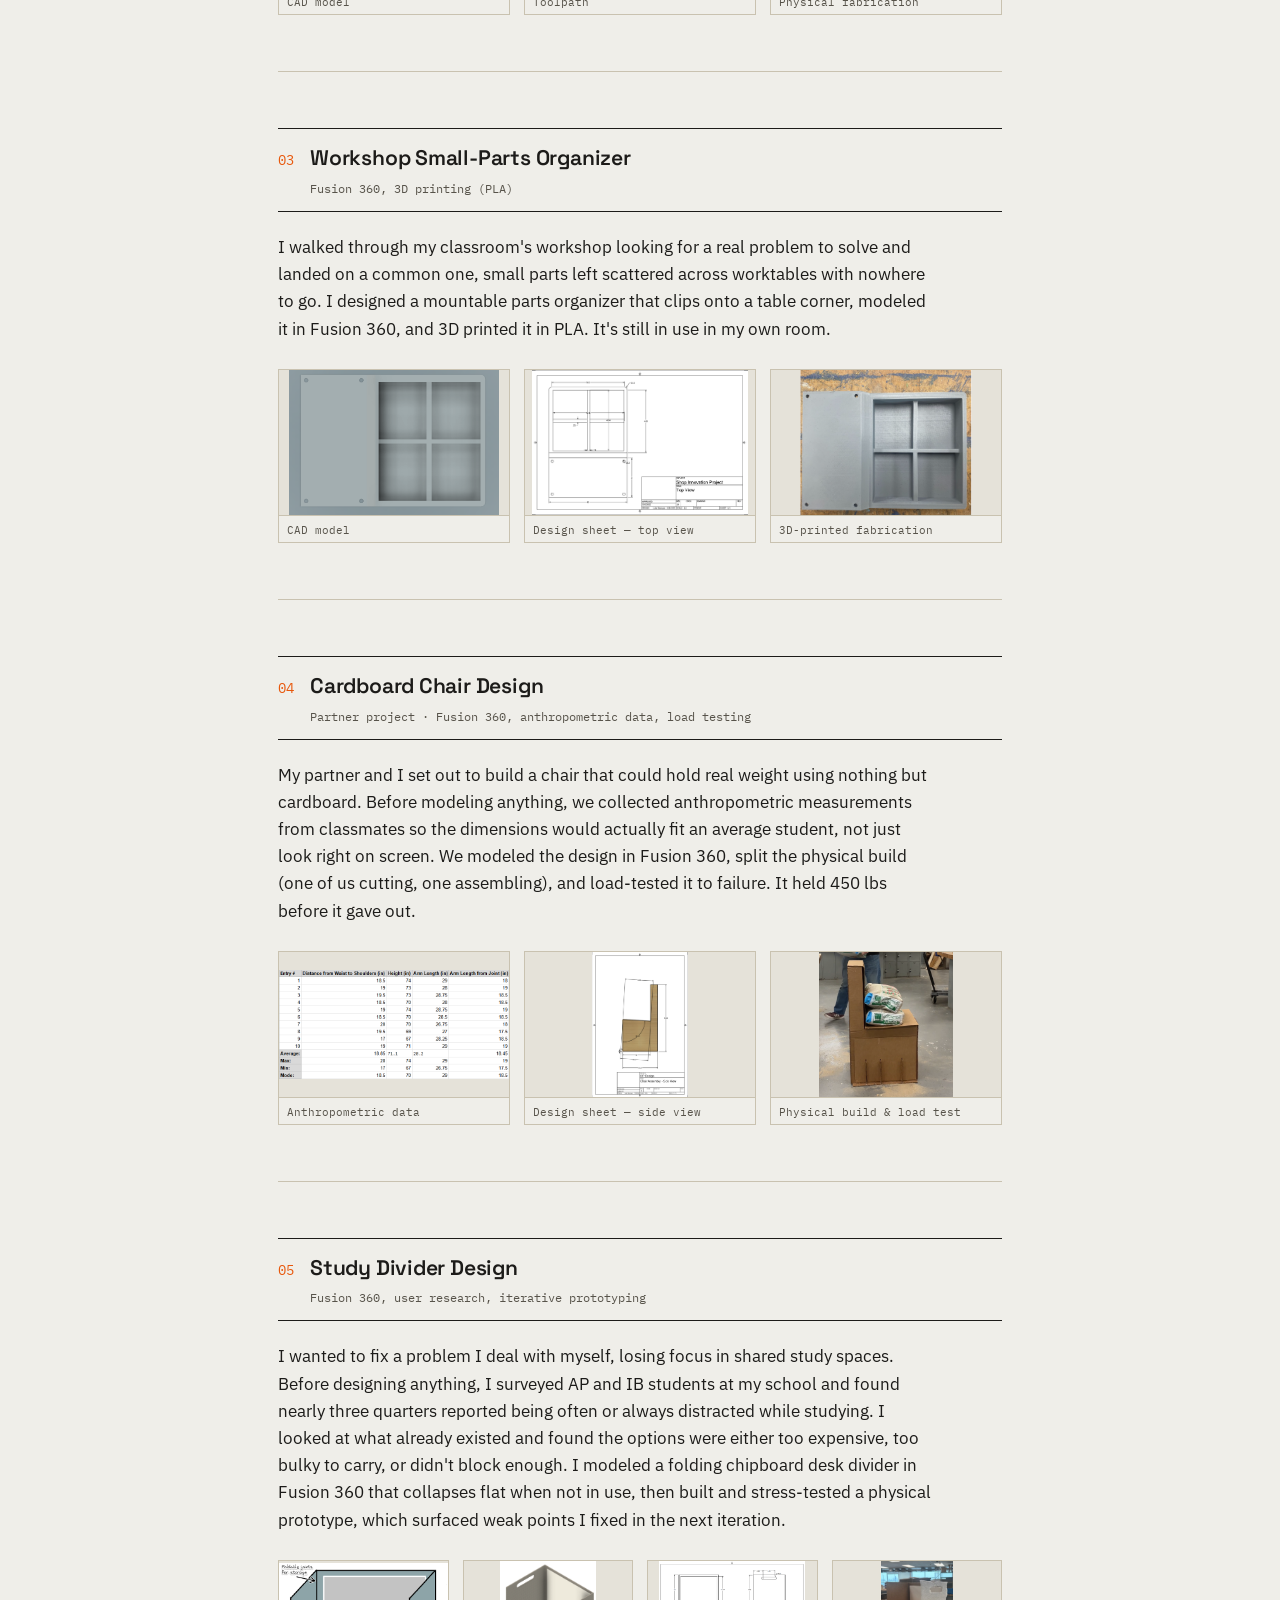
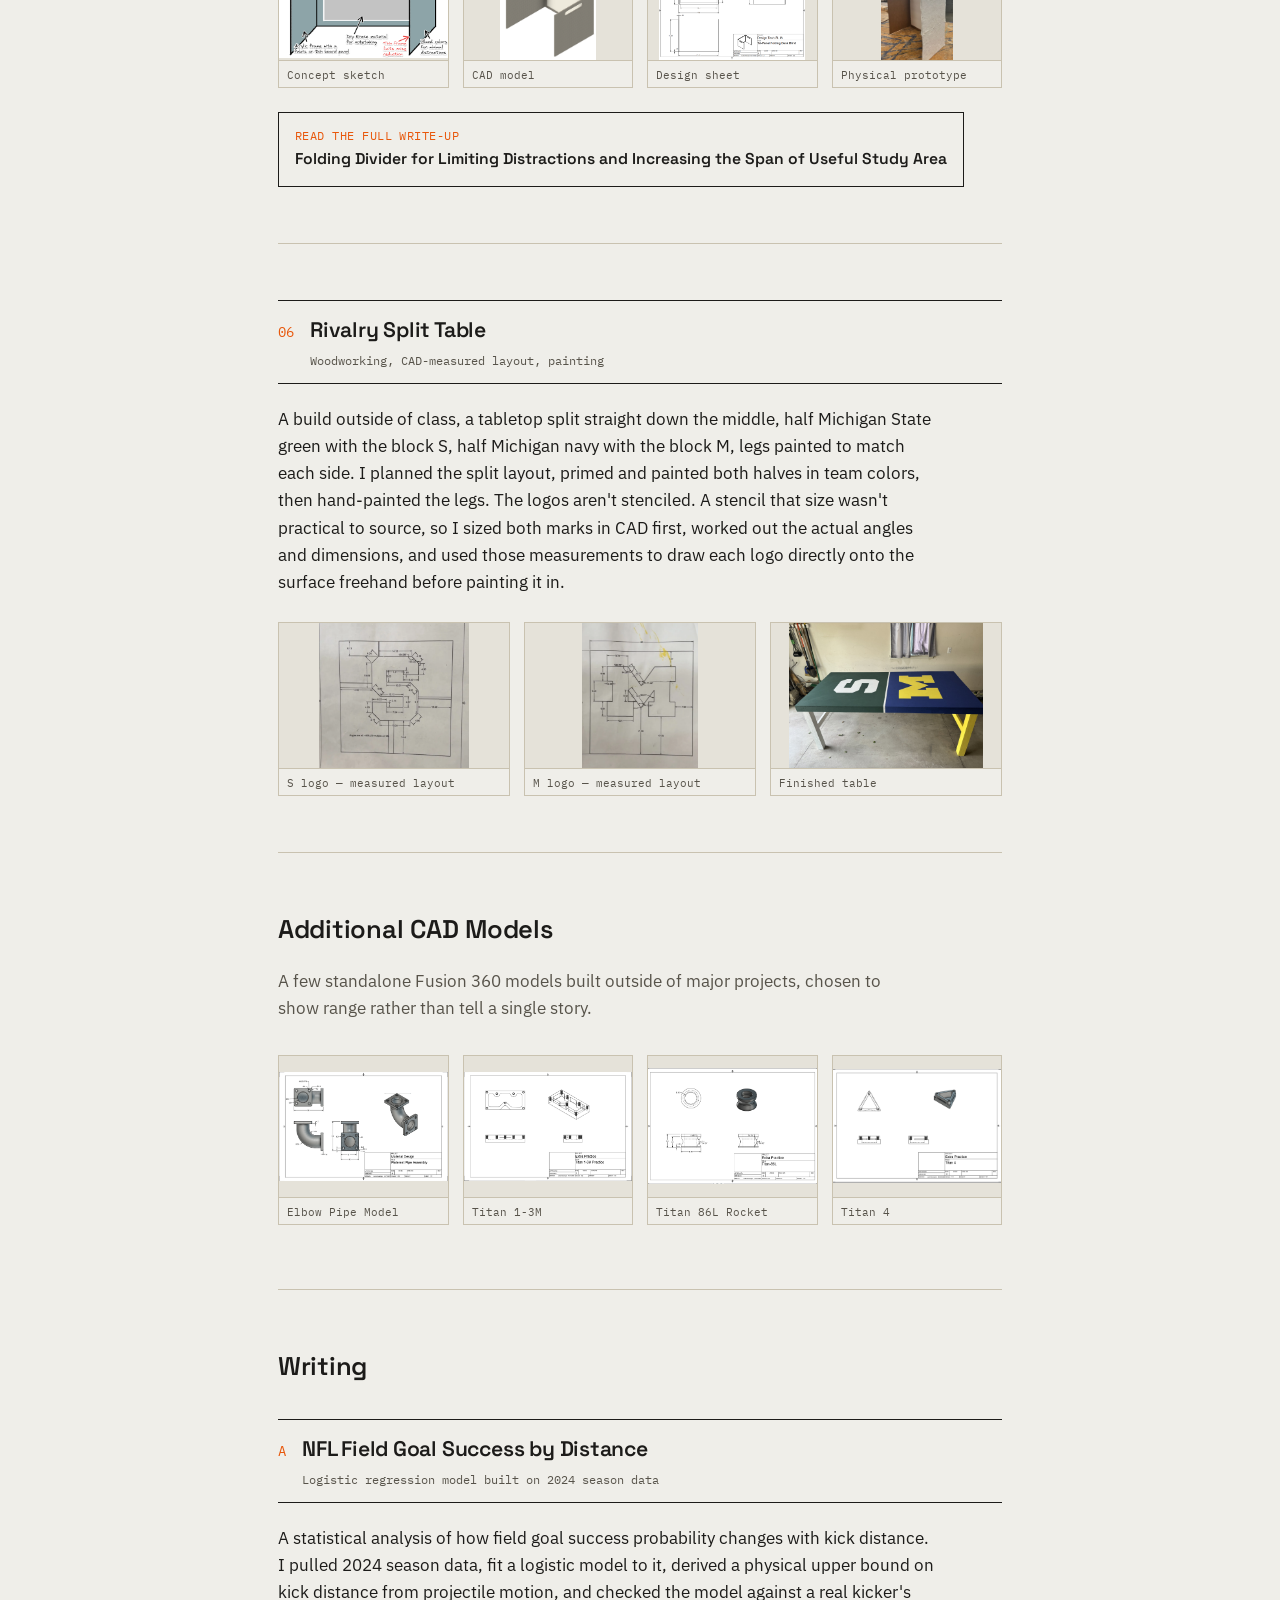
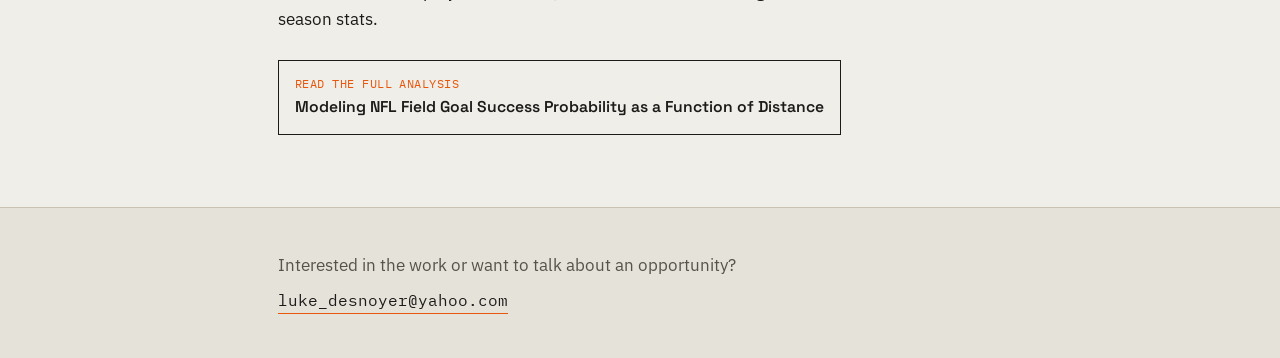
==== commit c5f62062: "Update index.html" ====
--- a/index.html
+++ b/index.html
@@ -189,7 +189,7 @@
   </section>
 
   <section id="cad-models" class="cad-models wrap">
-    <h2 class="section-title">Best CAD Models</h2>
+    <h2 class="section-title">Additional CAD Models</h2>
     <p class="section-lede">
       A few standalone Fusion 360 models built outside of major projects, chosen to show range
       rather than tell a single story.
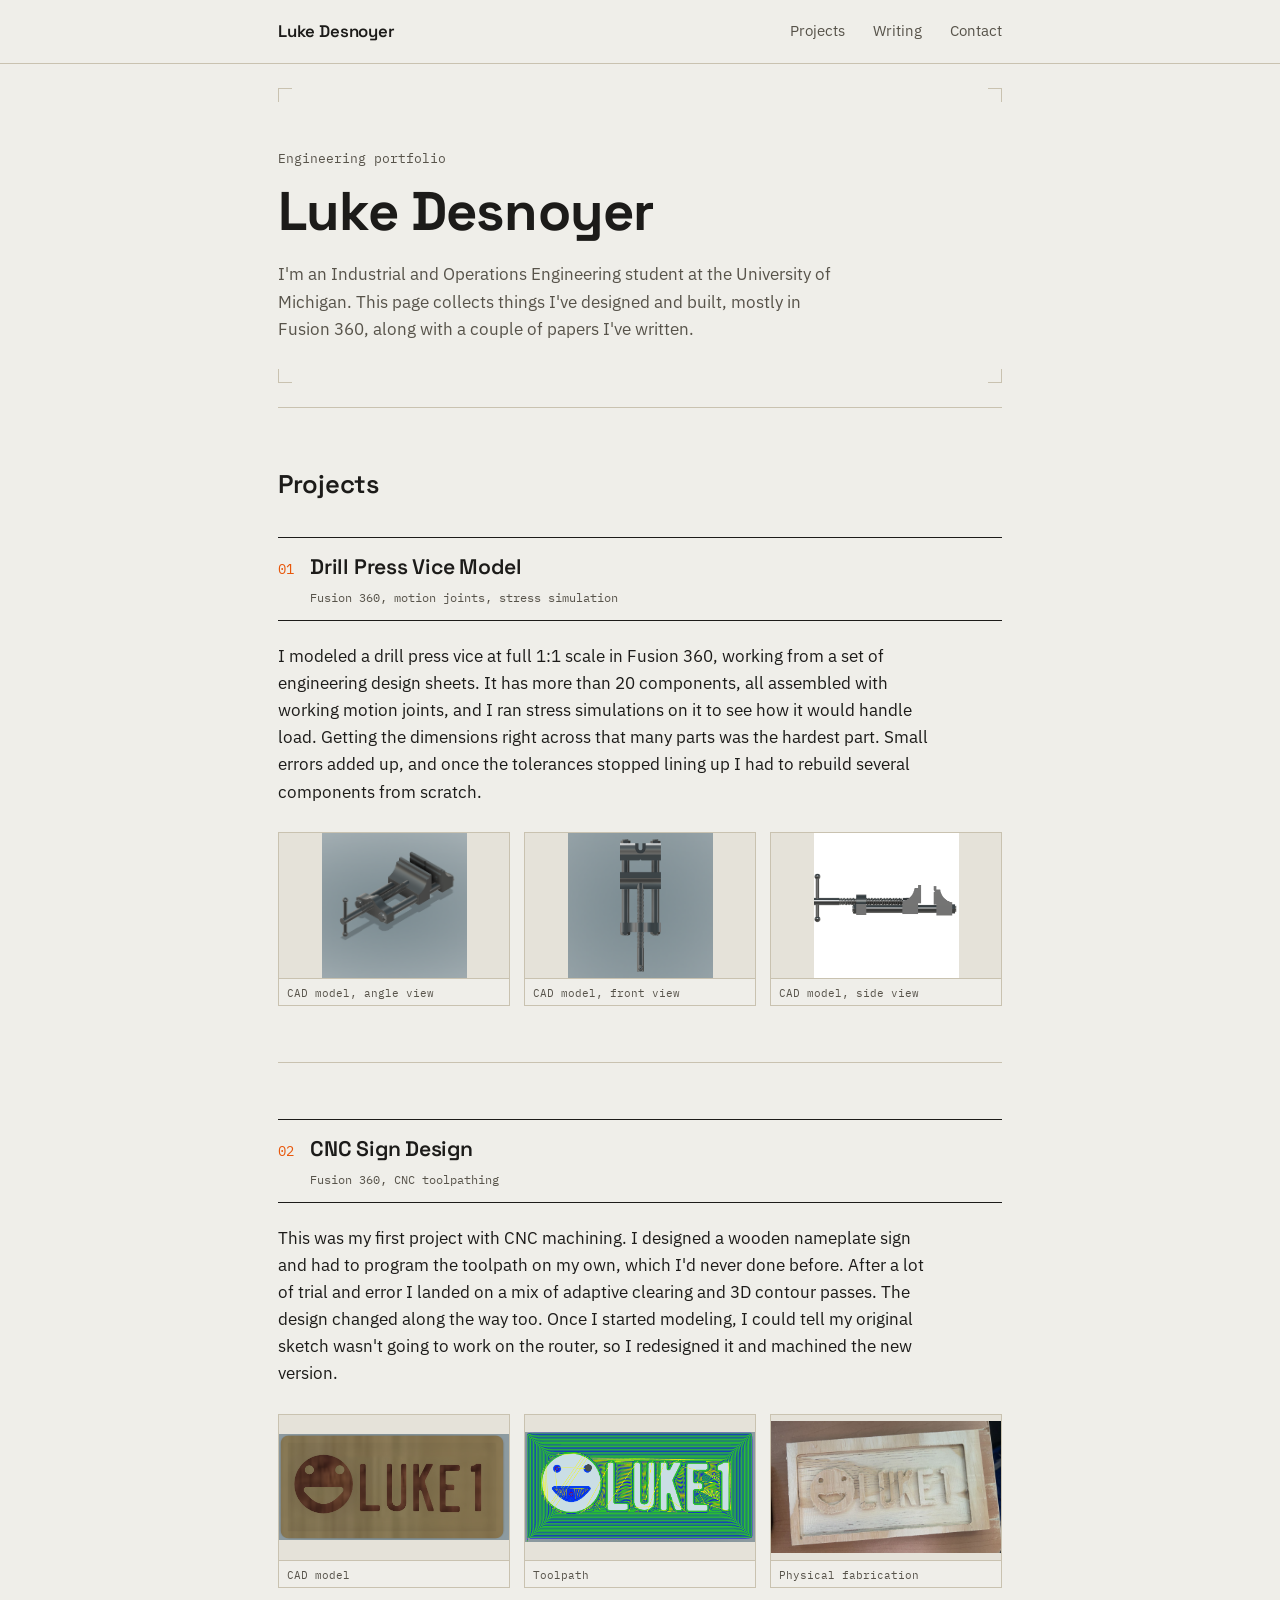
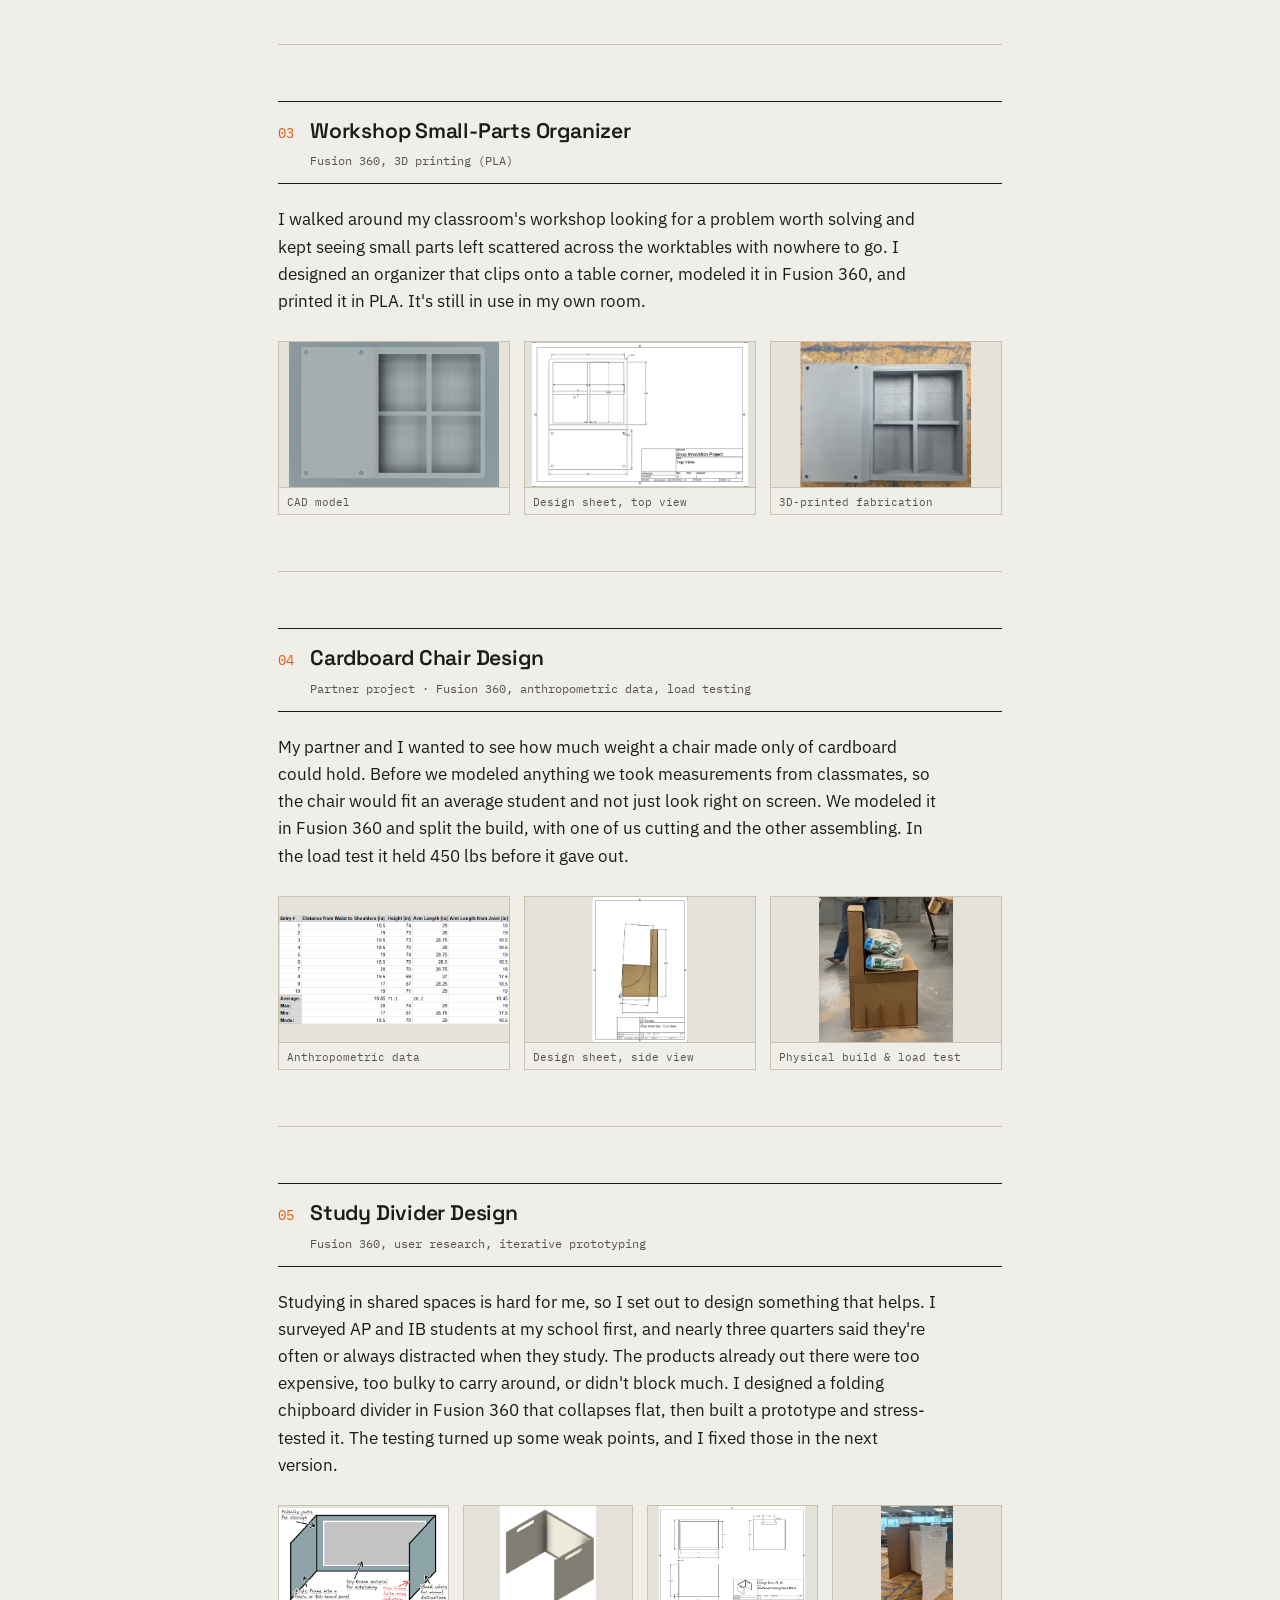
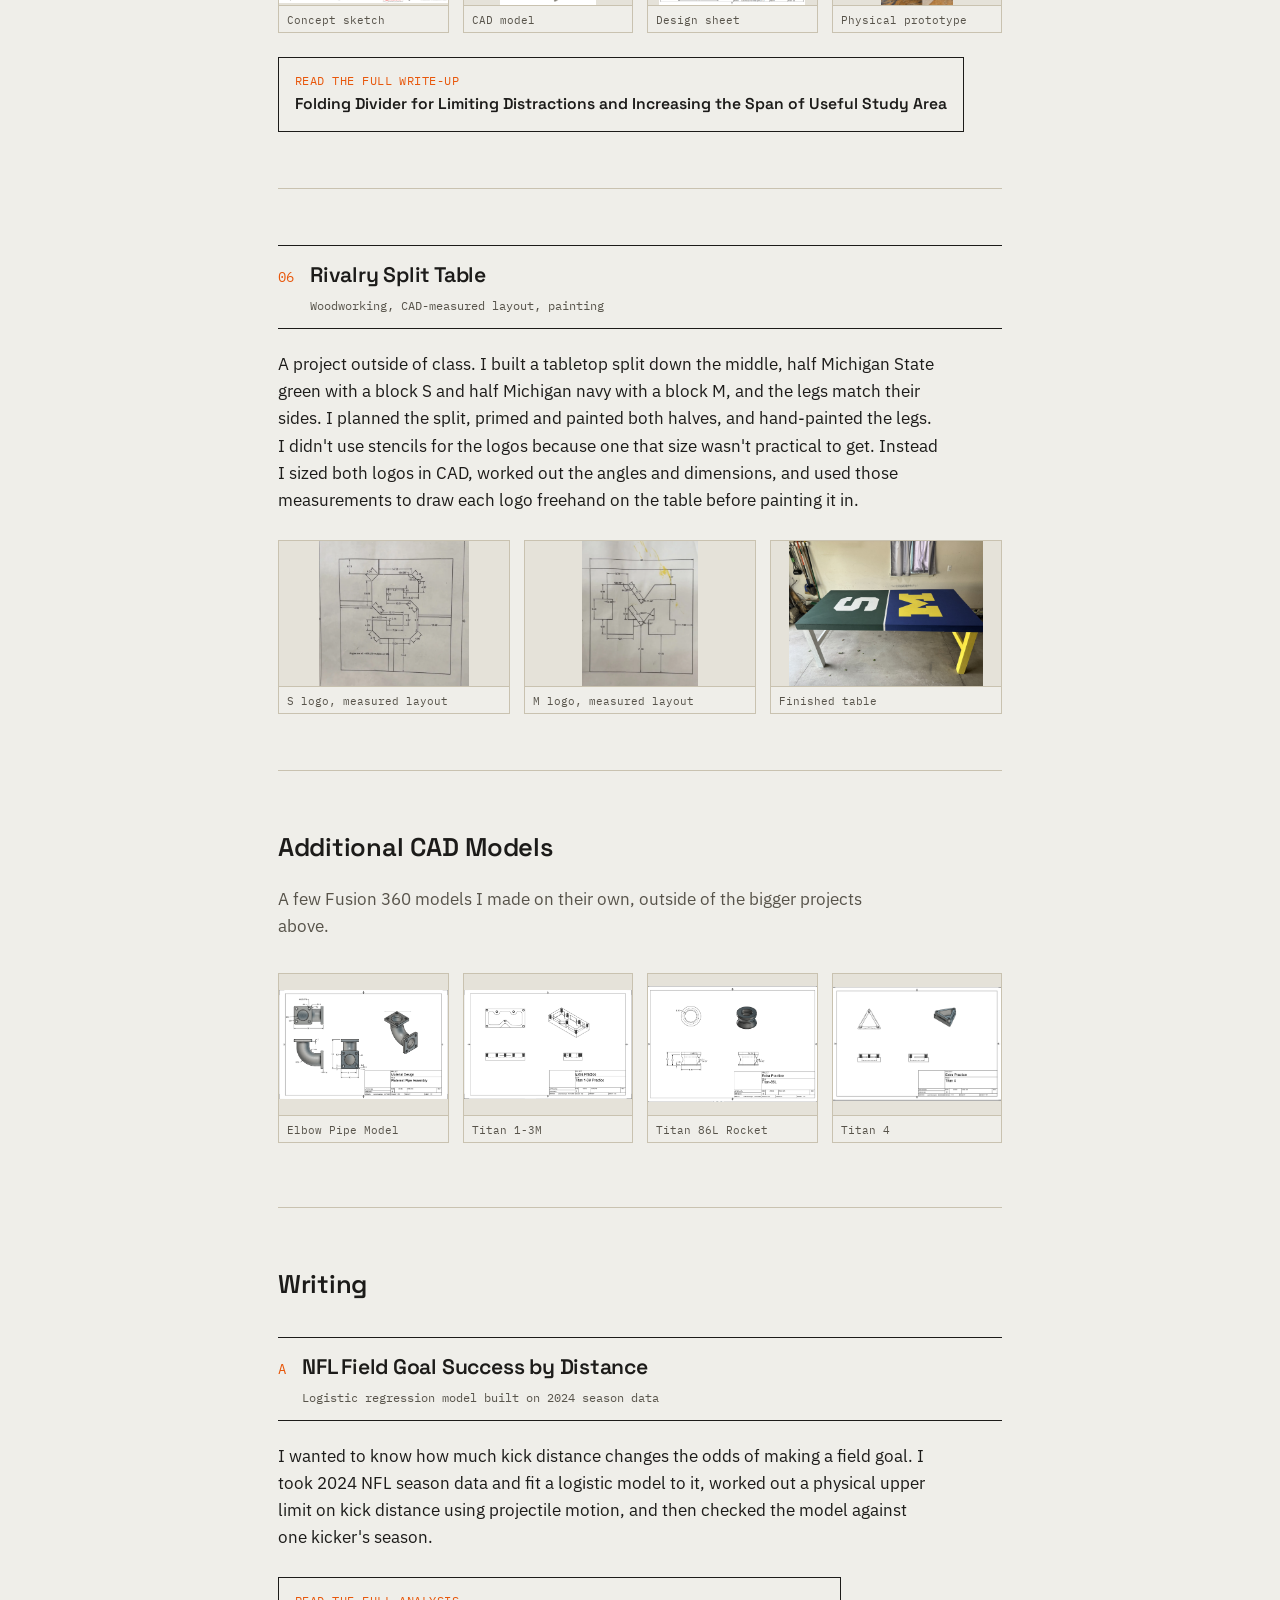
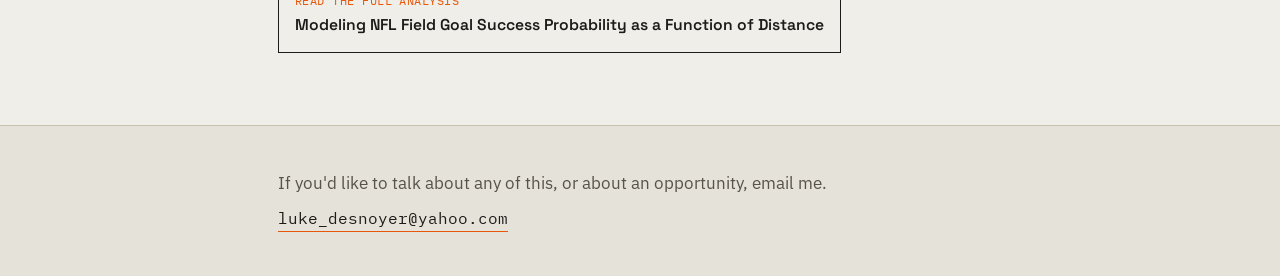
==== commit f40b83b6: "Plainer copy and remove CAD Models nav link" ====
--- a/index.html
+++ b/index.html
@@ -3,7 +3,7 @@
 <head>
 <meta charset="UTF-8">
 <meta name="viewport" content="width=device-width, initial-scale=1.0">
-<title>Luke Desnoyer — Engineering Portfolio</title>
+<title>Luke Desnoyer | Engineering Portfolio</title>
 <meta name="description" content="Design and fabrication projects by Luke Desnoyer, Industrial and Operations Engineering student at the University of Michigan.">
 <link rel="preconnect" href="https://fonts.googleapis.com">
 <link rel="preconnect" href="https://fonts.gstatic.com" crossorigin>
@@ -17,7 +17,6 @@
     <a class="wordmark" href="#top">Luke Desnoyer</a>
     <nav class="site-nav">
       <a href="#projects">Projects</a>
-      <a href="#cad-models">CAD Models</a>
       <a href="#writing">Writing</a>
       <a href="#contact">Contact</a>
     </nav>
@@ -36,9 +35,9 @@
     <p class="eyebrow-plain">Engineering portfolio</p>
     <h1>Luke Desnoyer</h1>
     <p class="hero-lede">
-      Industrial and Operations Engineering student at the University of Michigan, pursuing a BSE.
-      This is a working record of design and fabrication projects, from CAD modeling in Fusion 360
-      to CNC machining, 3D printing, and physical prototypes.
+      I'm an Industrial and Operations Engineering student at the University of Michigan.
+      This page collects things I've designed and built, mostly in Fusion 360, along with
+      a couple of papers I've written.
     </p>
   </section>
 
@@ -54,17 +53,17 @@
         </div>
       </div>
       <p class="proj-body">
-        Working from a full set of engineering design sheets, I modeled a drill press vice at true
-        1:1 scale in Fusion 360. It's built from more than 20 components, assembled with functioning
-        motion joints, and I ran stress simulations afterward to see how it would hold up under real
-        load. Accuracy was the hard part. With that many parts, small dimensional errors stacked up
-        fast, and I ended up rebuilding several components from scratch once tolerances stopped
-        lining up.
-      </p>
-      <div class="proj-gallery">
-        <figure class="img-slot filled"><img src="images/vice-angle.jpg" alt="Drill press vice CAD model, angle view"><figcaption>CAD model — angle view</figcaption></figure>
-        <figure class="img-slot filled"><img src="images/vice-front.jpg" alt="Drill press vice CAD model, front view"><figcaption>CAD model — front view</figcaption></figure>
-        <figure class="img-slot filled"><img src="images/vice-side.jpg" alt="Drill press vice CAD model, side view"><figcaption>CAD model — side view</figcaption></figure>
+        I modeled a drill press vice at full 1:1 scale in Fusion 360, working from a set of
+        engineering design sheets. It has more than 20 components, all assembled with working
+        motion joints, and I ran stress simulations on it to see how it would handle load.
+        Getting the dimensions right across that many parts was the hardest part. Small errors
+        added up, and once the tolerances stopped lining up I had to rebuild several components
+        from scratch.
+      </p>
+      <div class="proj-gallery">
+        <figure class="img-slot filled"><img src="images/vice-angle.jpg" alt="Drill press vice CAD model, angle view"><figcaption>CAD model, angle view</figcaption></figure>
+        <figure class="img-slot filled"><img src="images/vice-front.jpg" alt="Drill press vice CAD model, front view"><figcaption>CAD model, front view</figcaption></figure>
+        <figure class="img-slot filled"><img src="images/vice-side.jpg" alt="Drill press vice CAD model, side view"><figcaption>CAD model, side view</figcaption></figure>
       </div>
     </article>
 
@@ -77,11 +76,11 @@
         </div>
       </div>
       <p class="proj-body">
-        My first project involving CNC machining. I designed a wooden nameplate sign and had to
-        program the toolpath myself, an adaptive-clearing and 3D-contour combination I worked out
-        through trial and error, having never toolpathed before. The design changed mid-process too.
-        Once I started modeling, I realized my sketched concept wouldn't translate well to the router,
-        so I redesigned it on the fly and machined the new version instead.
+        This was my first project with CNC machining. I designed a wooden nameplate sign and had to
+        program the toolpath on my own, which I'd never done before. After a lot of trial and error
+        I landed on a mix of adaptive clearing and 3D contour passes. The design changed along the
+        way too. Once I started modeling, I could tell my original sketch wasn't going to work on
+        the router, so I redesigned it and machined the new version.
       </p>
       <div class="proj-gallery">
         <figure class="img-slot filled"><img src="images/sign-cad.jpg" alt="CNC sign CAD model, a smiley face and the name LUKE1"><figcaption>CAD model</figcaption></figure>
@@ -99,14 +98,14 @@
         </div>
       </div>
       <p class="proj-body">
-        I walked through my classroom's workshop looking for a real problem to solve and landed on
-        a common one, small parts left scattered across worktables with nowhere to go. I designed a
-        mountable parts organizer that clips onto a table corner, modeled it in Fusion 360, and 3D
-        printed it in PLA. It's still in use in my own room.
+        I walked around my classroom's workshop looking for a problem worth solving and kept seeing
+        small parts left scattered across the worktables with nowhere to go. I designed an organizer
+        that clips onto a table corner, modeled it in Fusion 360, and printed it in PLA. It's still
+        in use in my own room.
       </p>
       <div class="proj-gallery">
         <figure class="img-slot filled"><img src="images/organizer-cad.jpg" alt="CAD model of the small-parts organizer, top view showing compartments"><figcaption>CAD model</figcaption></figure>
-        <figure class="img-slot filled"><img src="images/organizer-sheet.jpg" alt="Design sheet, top view, for the small-parts organizer"><figcaption>Design sheet — top view</figcaption></figure>
+        <figure class="img-slot filled"><img src="images/organizer-sheet.jpg" alt="Design sheet, top view, for the small-parts organizer"><figcaption>Design sheet, top view</figcaption></figure>
         <figure class="img-slot filled"><img src="images/organizer-print.jpg" alt="3D-printed small-parts organizer in grey PLA"><figcaption>3D-printed fabrication</figcaption></figure>
       </div>
     </article>
@@ -120,15 +119,15 @@
         </div>
       </div>
       <p class="proj-body">
-        My partner and I set out to build a chair that could hold real weight using nothing but
-        cardboard. Before modeling anything, we collected anthropometric measurements from
-        classmates so the dimensions would actually fit an average student, not just look right on
-        screen. We modeled the design in Fusion 360, split the physical build (one of us cutting,
-        one assembling), and load-tested it to failure. It held 450 lbs before it gave out.
+        My partner and I wanted to see how much weight a chair made only of cardboard could hold.
+        Before we modeled anything we took measurements from classmates, so the chair would fit an
+        average student and not just look right on screen. We modeled it in Fusion 360 and split
+        the build, with one of us cutting and the other assembling. In the load test it held
+        450 lbs before it gave out.
       </p>
       <div class="proj-gallery">
         <figure class="img-slot filled"><img src="images/chair-anthro.jpg" alt="Anthropometric data table collected from classmates"><figcaption>Anthropometric data</figcaption></figure>
-        <figure class="img-slot filled"><img src="images/chair-sheet-side.jpg" alt="Design sheet, side view, for the cardboard chair"><figcaption>Design sheet — side view</figcaption></figure>
+        <figure class="img-slot filled"><img src="images/chair-sheet-side.jpg" alt="Design sheet, side view, for the cardboard chair"><figcaption>Design sheet, side view</figcaption></figure>
         <figure class="img-slot filled"><img src="images/chair-test.jpg" alt="Cardboard chair prototype loaded with sandbags for a strength test"><figcaption>Physical build &amp; load test</figcaption></figure>
       </div>
     </article>
@@ -142,13 +141,12 @@
         </div>
       </div>
       <p class="proj-body">
-        I wanted to fix a problem I deal with myself, losing focus in shared study spaces. Before
-        designing anything, I surveyed AP and IB students at my school and found nearly three
-        quarters reported being often or always distracted while studying. I looked at what already
-        existed and found the options were either too expensive, too bulky to carry, or didn't block
-        enough. I modeled a folding chipboard desk divider in Fusion 360 that collapses flat when
-        not in use, then built and stress-tested a physical prototype, which surfaced weak points I
-        fixed in the next iteration.
+        Studying in shared spaces is hard for me, so I set out to design something that helps.
+        I surveyed AP and IB students at my school first, and nearly three quarters said they're
+        often or always distracted when they study. The products already out there were too
+        expensive, too bulky to carry around, or didn't block much. I designed a folding chipboard
+        divider in Fusion 360 that collapses flat, then built a prototype and stress-tested it.
+        The testing turned up some weak points, and I fixed those in the next version.
       </p>
       <div class="proj-gallery gallery-4">
         <figure class="img-slot filled"><img src="divider-sketch.png" alt="Initial concept sketch for the folding desk divider, with design notes"><figcaption>Concept sketch</figcaption></figure>
@@ -171,17 +169,16 @@
         </div>
       </div>
       <p class="proj-body">
-        A build outside of class, a tabletop split straight down the middle, half Michigan
-        State green with the block S, half Michigan navy with the block M, legs painted
-        to match each side. I planned the split layout, primed and painted both halves in
-        team colors, then hand-painted the legs. The logos aren't stenciled. A stencil that
-        size wasn't practical to source, so I sized both marks in CAD first, worked out the
-        actual angles and dimensions, and used those measurements to draw each logo directly
-        onto the surface freehand before painting it in.
-      </p>
-      <div class="proj-gallery">
-        <figure class="img-slot filled"><img src="images/table-s-layout.jpg" alt="Hand-measured layout sketch for the block S logo, with angles and dimensions"><figcaption>S logo — measured layout</figcaption></figure>
-        <figure class="img-slot filled"><img src="images/table-m-layout.jpg" alt="Hand-measured layout sketch for the block M logo, with angles and dimensions"><figcaption>M logo — measured layout</figcaption></figure>
+        A project outside of class. I built a tabletop split down the middle, half Michigan State
+        green with a block S and half Michigan navy with a block M, and the legs match their sides.
+        I planned the split, primed and painted both halves, and hand-painted the legs. I didn't use
+        stencils for the logos because one that size wasn't practical to get. Instead I sized both
+        logos in CAD, worked out the angles and dimensions, and used those measurements to draw each
+        logo freehand on the table before painting it in.
+      </p>
+      <div class="proj-gallery">
+        <figure class="img-slot filled"><img src="images/table-s-layout.jpg" alt="Hand-measured layout sketch for the block S logo, with angles and dimensions"><figcaption>S logo, measured layout</figcaption></figure>
+        <figure class="img-slot filled"><img src="images/table-m-layout.jpg" alt="Hand-measured layout sketch for the block M logo, with angles and dimensions"><figcaption>M logo, measured layout</figcaption></figure>
         <figure class="img-slot filled"><img src="images/table-final.jpg" alt="Finished rivalry table, split green and navy with painted logos and matching legs"><figcaption>Finished table</figcaption></figure>
       </div>
     </article>
@@ -191,8 +188,7 @@
   <section id="cad-models" class="cad-models wrap">
     <h2 class="section-title">Additional CAD Models</h2>
     <p class="section-lede">
-      A few standalone Fusion 360 models built outside of major projects, chosen to show range
-      rather than tell a single story.
+      A few Fusion 360 models I made on their own, outside of the bigger projects above.
     </p>
     <div class="model-gallery">
       <figure class="img-slot model-slot filled"><img src="images/model-elbow-pipe.jpg" alt="CAD drawing of a flanged elbow pipe assembly"><figcaption>Elbow Pipe Model</figcaption></figure>
@@ -214,10 +210,10 @@
         </div>
       </div>
       <p class="proj-body">
-        A statistical analysis of how field goal success probability changes with kick
-        distance. I pulled 2024 season data, fit a logistic model to it, derived a physical
-        upper bound on kick distance from projectile motion, and checked the model against
-        a real kicker's season stats.
+        I wanted to know how much kick distance changes the odds of making a field goal. I took
+        2024 NFL season data and fit a logistic model to it, worked out a physical upper limit on
+        kick distance using projectile motion, and then checked the model against one kicker's
+        season.
       </p>
       <a class="doc-link" href="writeups/field-goal-analysis.pdf">
         <span class="doc-link-label">Read the full analysis</span>
@@ -231,7 +227,7 @@
 
 <footer id="contact" class="site-footer">
   <div class="wrap footer-inner">
-    <p>Interested in the work or want to talk about an opportunity?</p>
+    <p>If you'd like to talk about any of this, or about an opportunity, email me.</p>
     <a class="footer-email" href="mailto:luke_desnoyer@yahoo.com">luke_desnoyer@yahoo.com</a>
   </div>
 </footer>
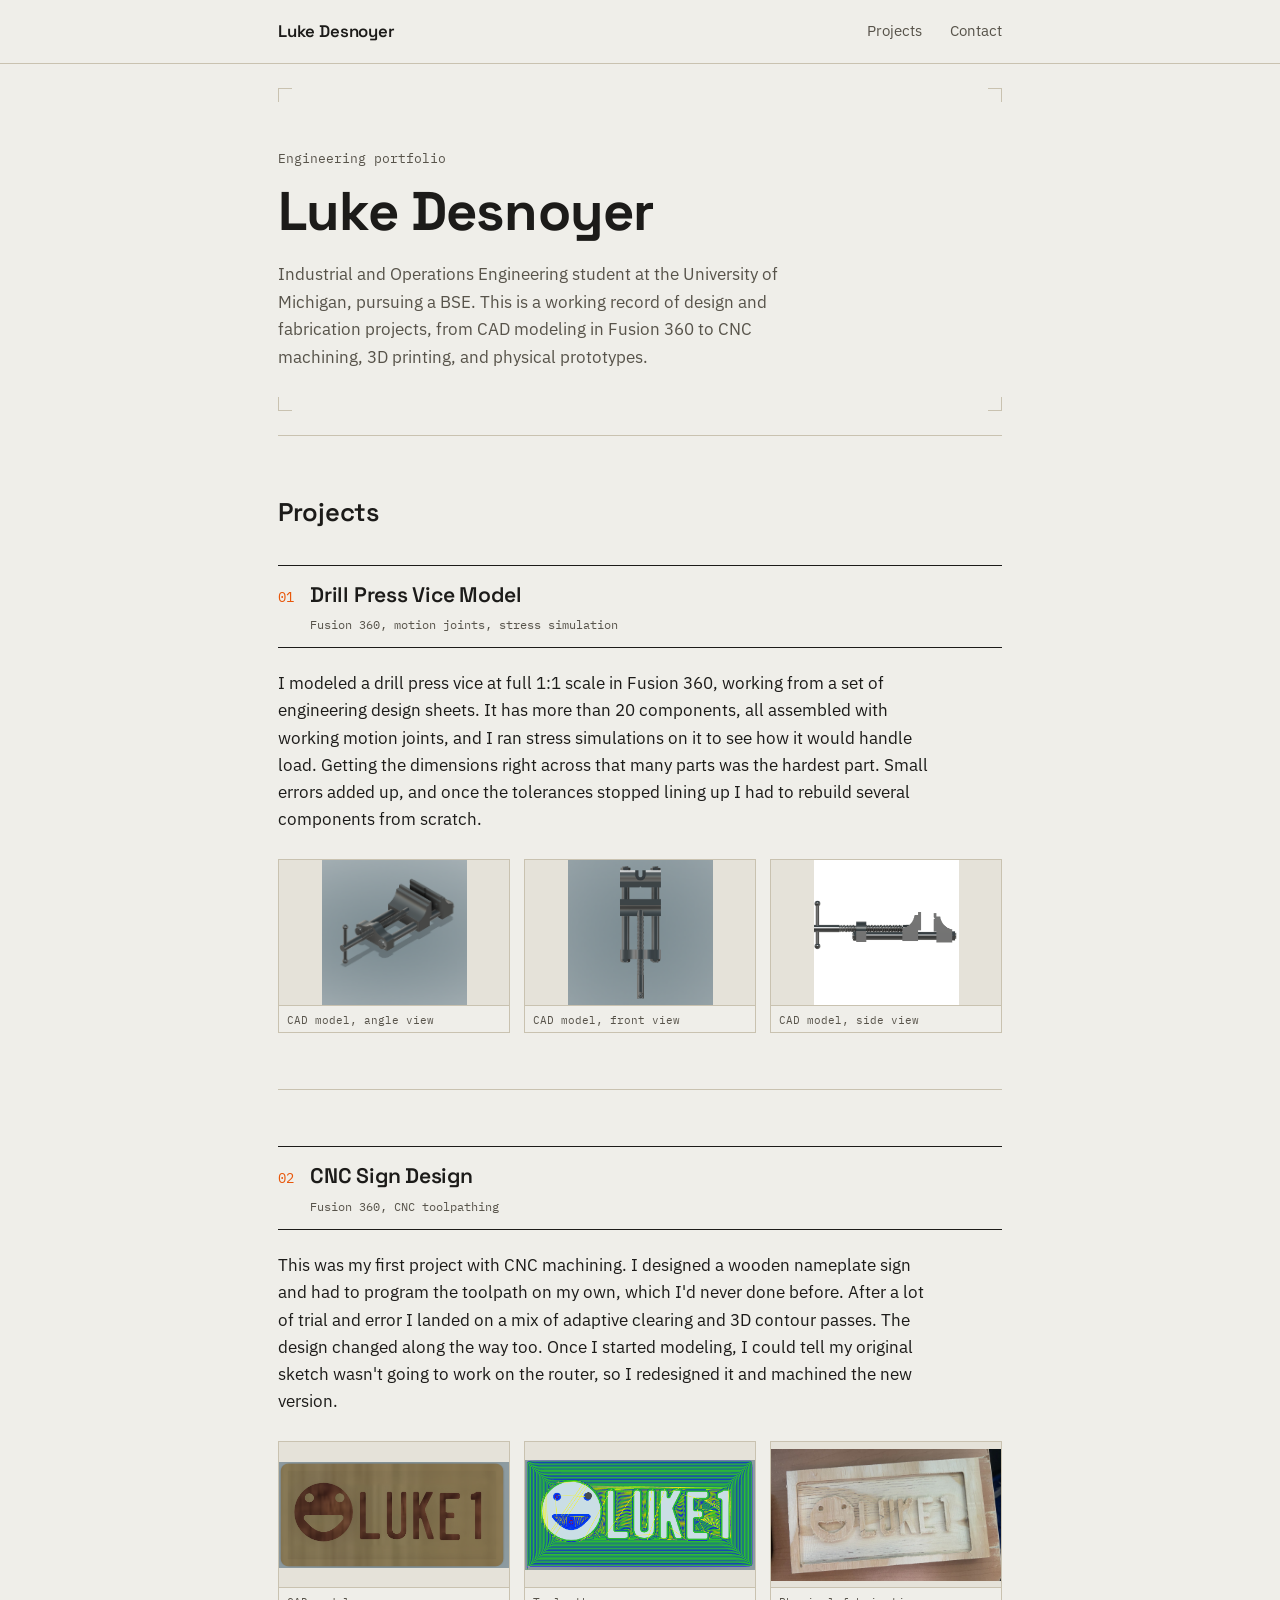
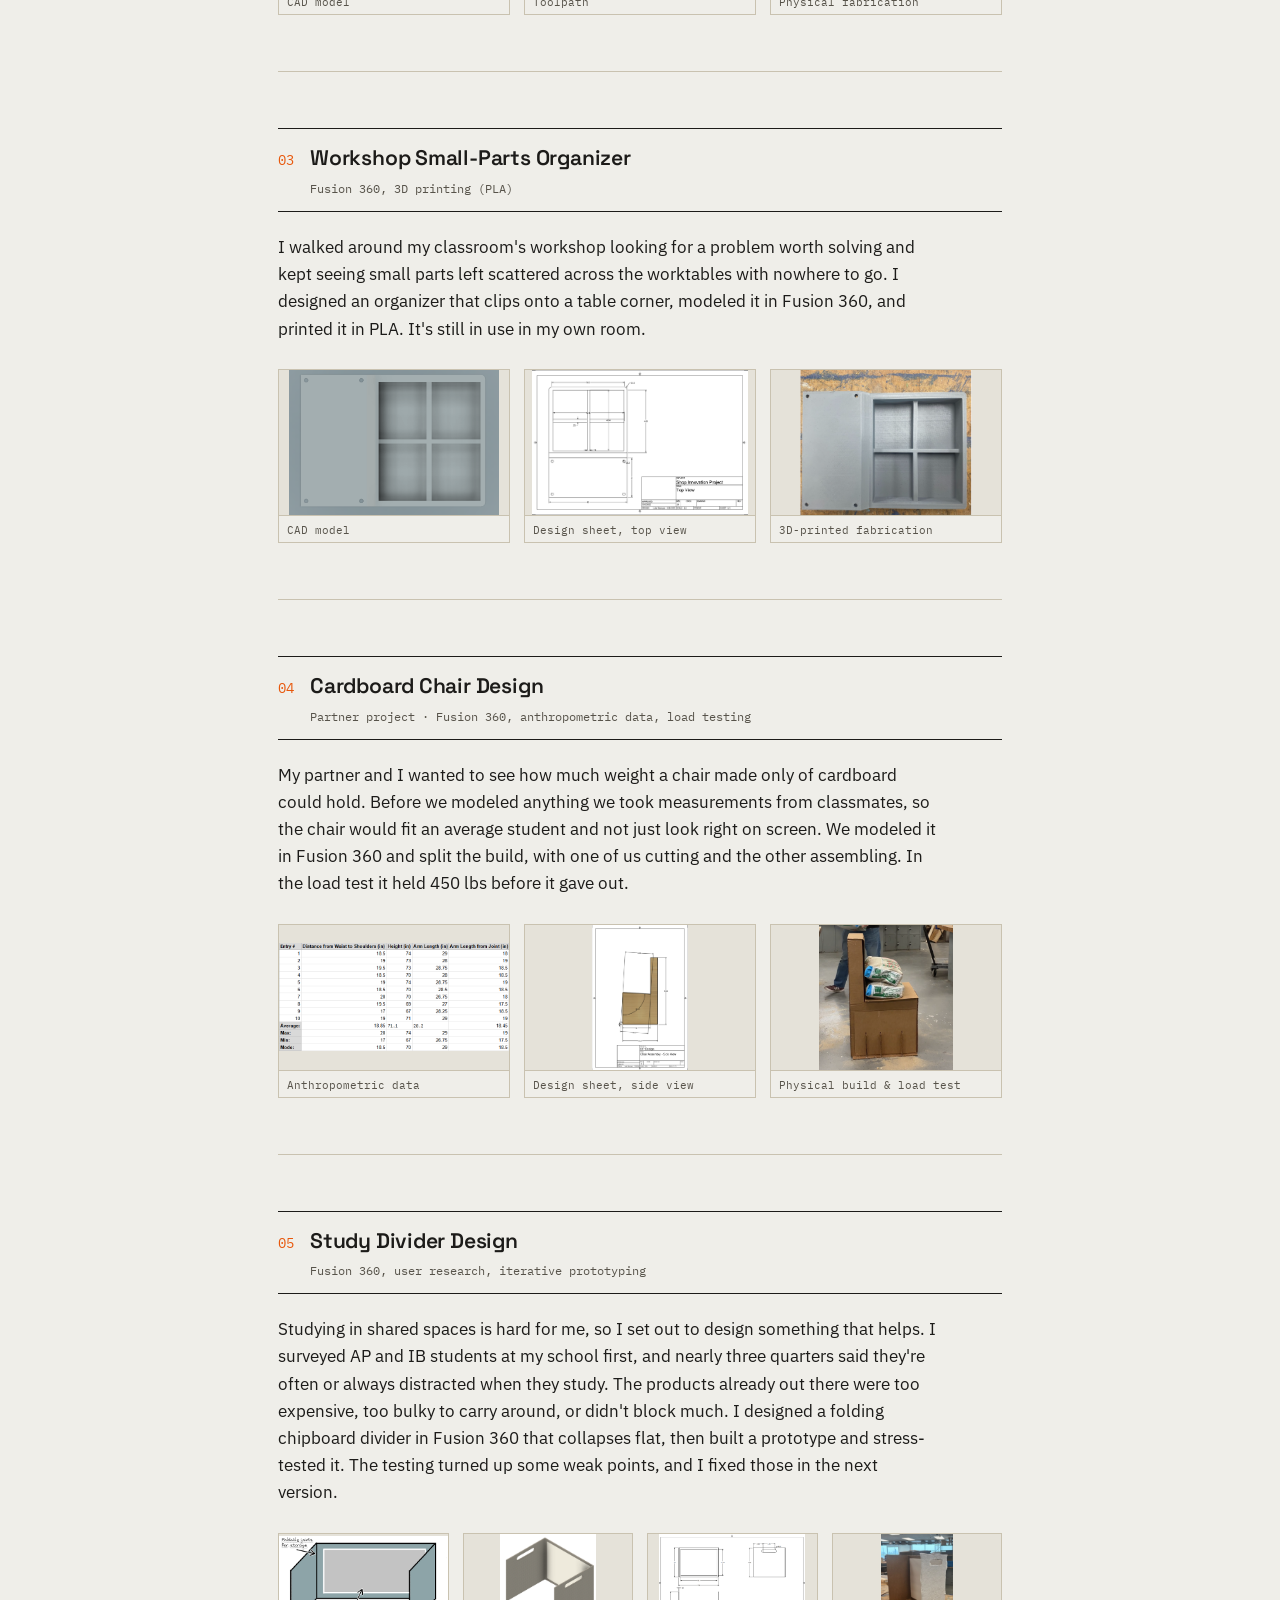
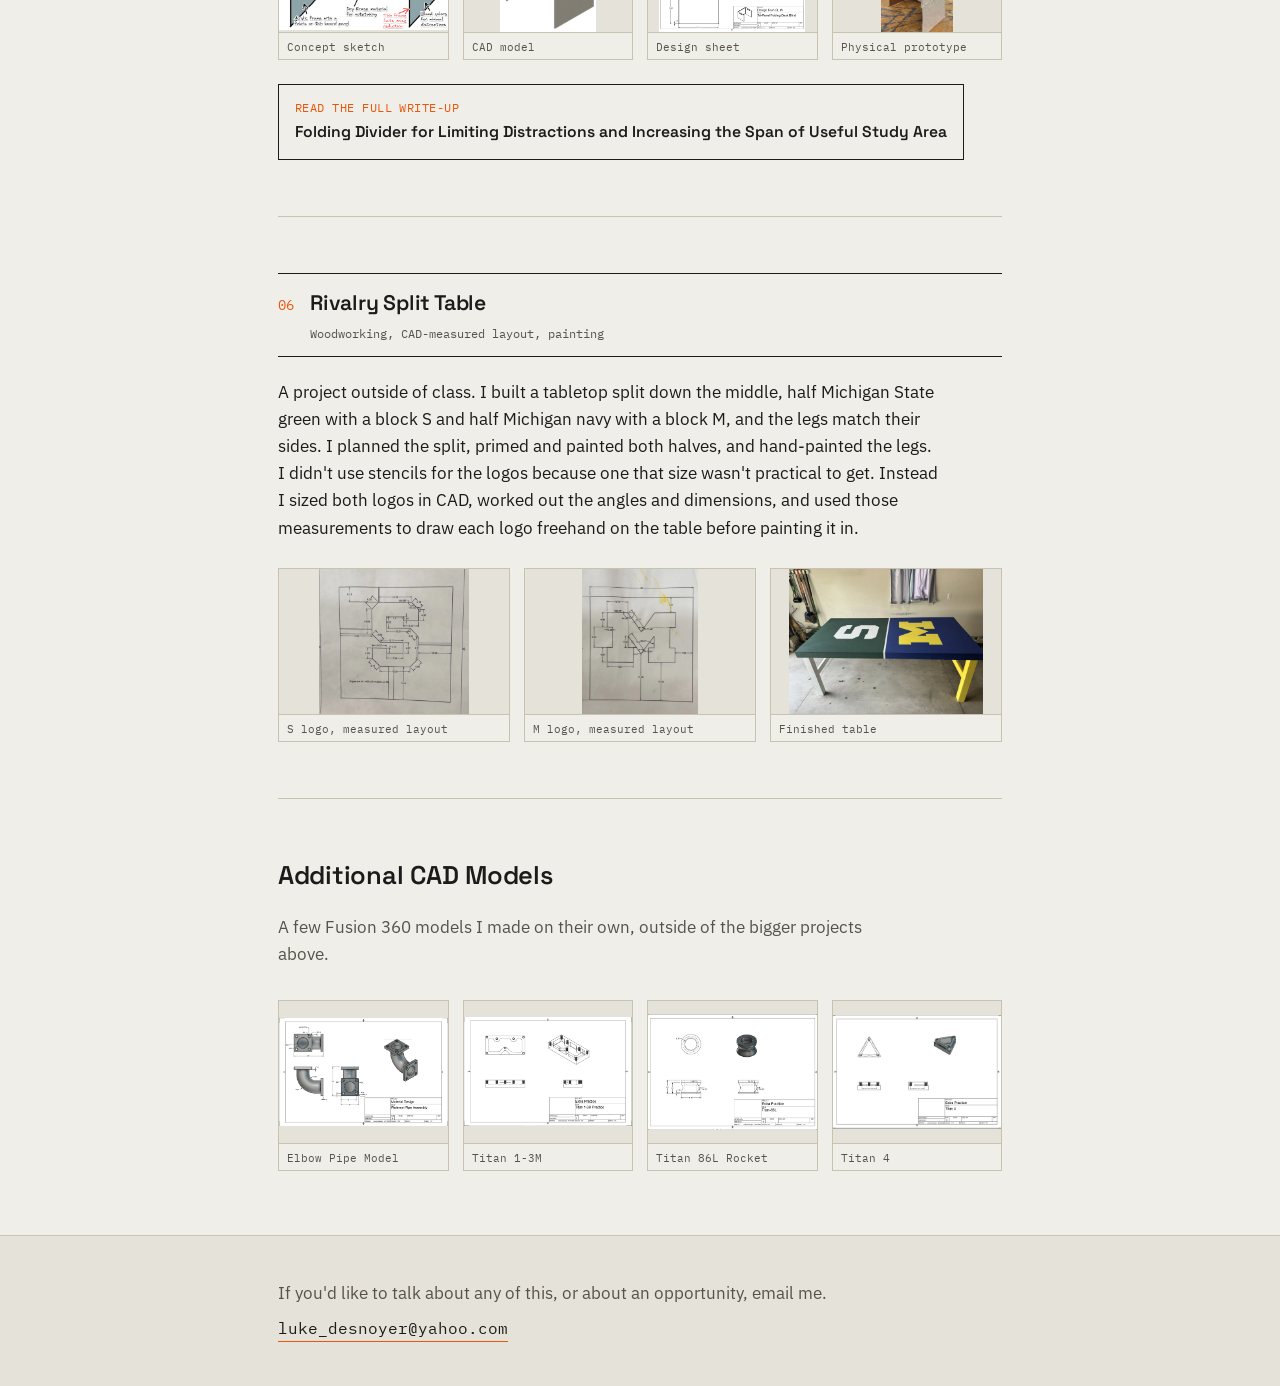
==== commit fac4331a: "Restore original intro and remove Writing section" ====
--- a/index.html
+++ b/index.html
@@ -17,7 +17,6 @@
     <a class="wordmark" href="#top">Luke Desnoyer</a>
     <nav class="site-nav">
       <a href="#projects">Projects</a>
-      <a href="#writing">Writing</a>
       <a href="#contact">Contact</a>
     </nav>
   </div>
@@ -35,9 +34,9 @@
     <p class="eyebrow-plain">Engineering portfolio</p>
     <h1>Luke Desnoyer</h1>
     <p class="hero-lede">
-      I'm an Industrial and Operations Engineering student at the University of Michigan.
-      This page collects things I've designed and built, mostly in Fusion 360, along with
-      a couple of papers I've written.
+      Industrial and Operations Engineering student at the University of Michigan, pursuing a BSE.
+      This is a working record of design and fabrication projects, from CAD modeling in Fusion 360
+      to CNC machining, 3D printing, and physical prototypes.
     </p>
   </section>
 
@@ -198,31 +197,6 @@
     </div>
   </section>
 
-  <section id="writing" class="writing wrap">
-    <h2 class="section-title">Writing</h2>
-
-    <article class="writeup">
-      <div class="title-block">
-        <span class="proj-no">A</span>
-        <div class="title-block-main">
-          <h3>NFL Field Goal Success by Distance</h3>
-          <p class="proj-meta">Logistic regression model built on 2024 season data</p>
-        </div>
-      </div>
-      <p class="proj-body">
-        I wanted to know how much kick distance changes the odds of making a field goal. I took
-        2024 NFL season data and fit a logistic model to it, worked out a physical upper limit on
-        kick distance using projectile motion, and then checked the model against one kicker's
-        season.
-      </p>
-      <a class="doc-link" href="writeups/field-goal-analysis.pdf">
-        <span class="doc-link-label">Read the full analysis</span>
-        <span class="doc-link-title">Modeling NFL Field Goal Success Probability as a Function of Distance</span>
-      </a>
-    </article>
-
-  </section>
-
 </main>
 
 <footer id="contact" class="site-footer">
